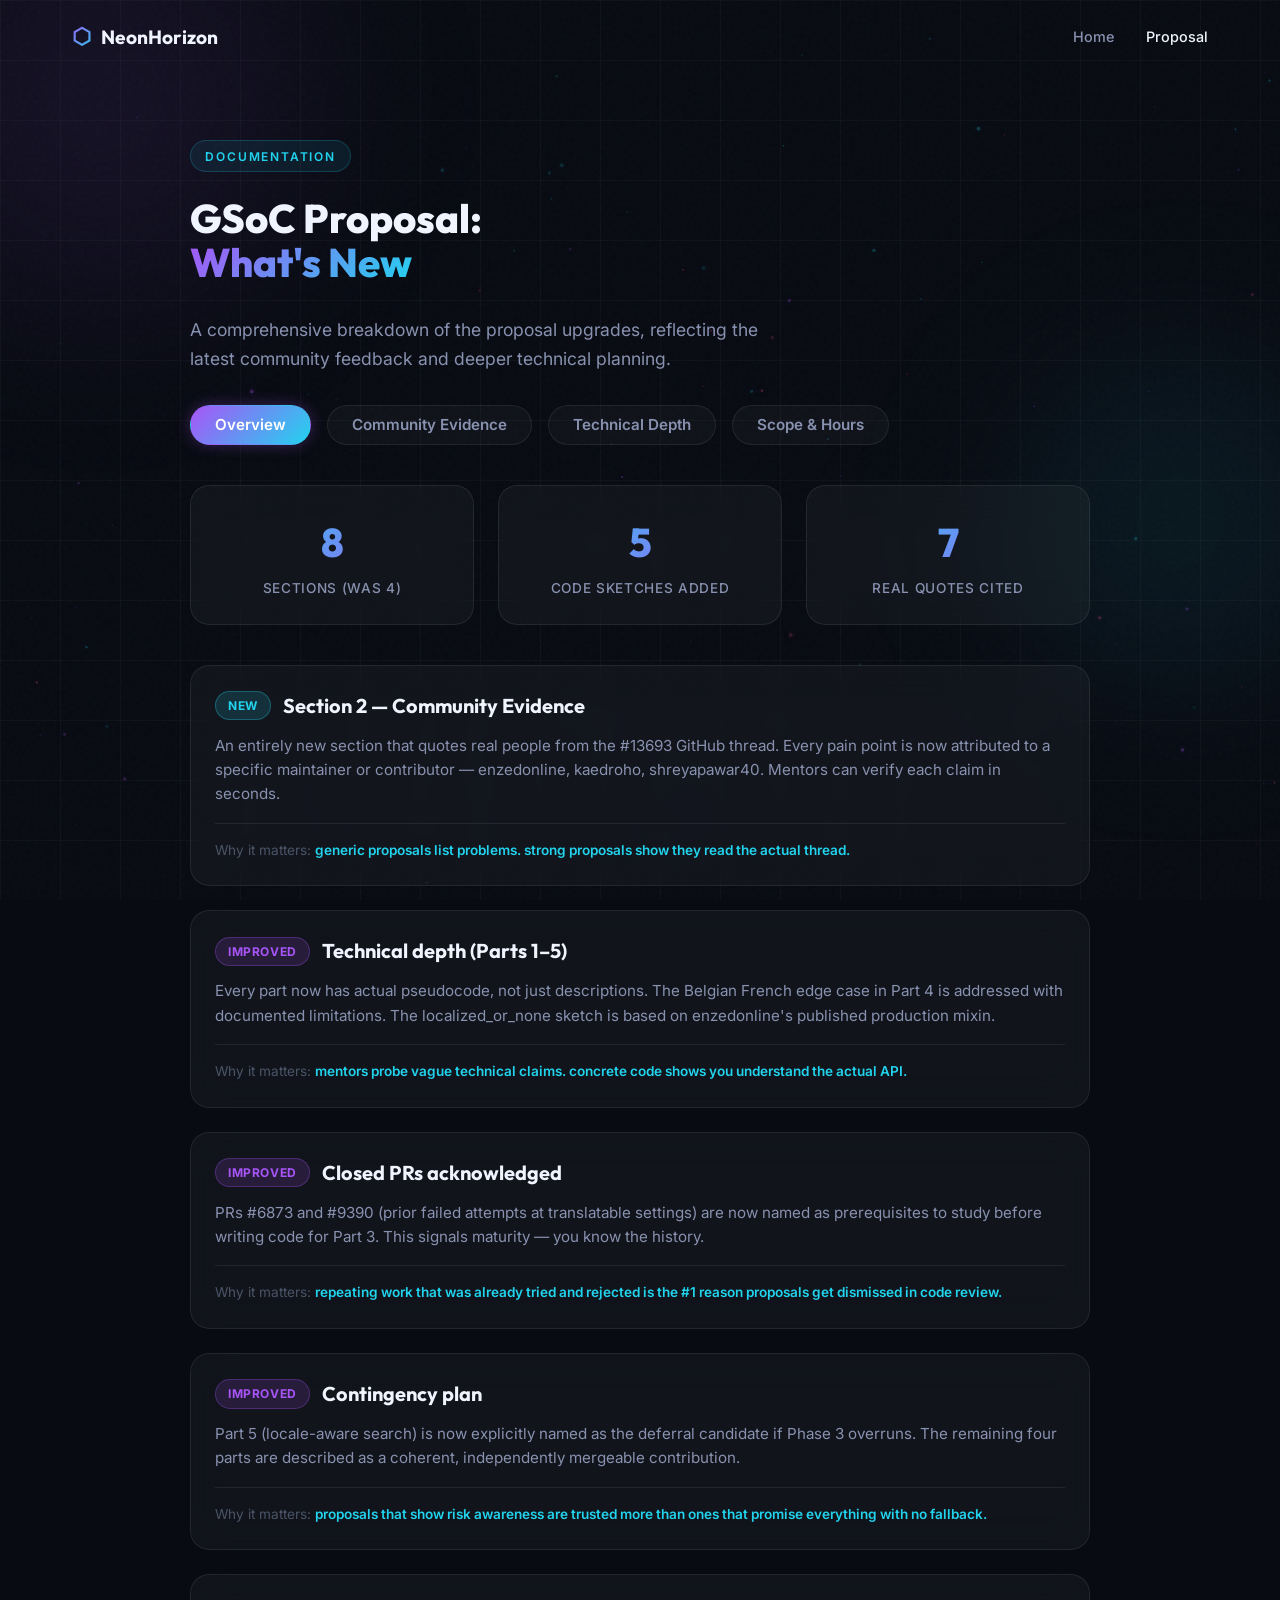
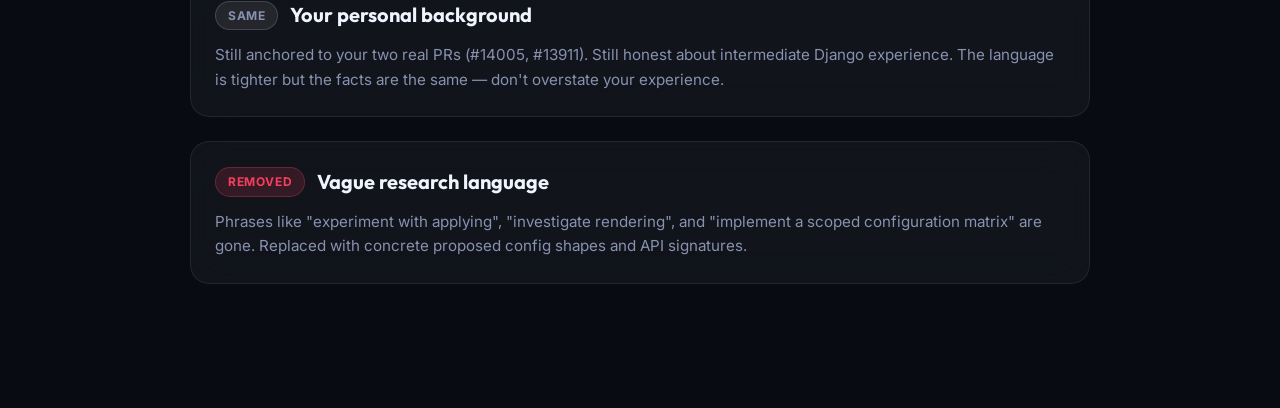
==== index.html @ c18e8c64 "Rename gsoc_proposal_whats_new.html to index.html" ====
<!DOCTYPE html>
<html lang="en">
<head>
  <meta charset="UTF-8" />
  <meta name="viewport" content="width=device-width, initial-scale=1.0" />
  <title>GSoC Proposal: What's New</title>
  <link rel="preconnect" href="https://fonts.googleapis.com" />
  <link rel="preconnect" href="https://fonts.gstatic.com" crossorigin />
  <link href="https://fonts.googleapis.com/css2?family=Outfit:wght@300;400;600;700;900&family=Inter:wght@300;400;500&display=swap" rel="stylesheet" />
  <link rel="stylesheet" href="style.css" />
  <style>
    /* PAGE SPECIFIC STYLES OVERRIDING/EXTENDING STYLE.CSS */
    .proposal-wrap {
      max-width: 900px;
      margin: 0 auto;
      padding-top: 140px;
      padding-bottom: 100px;
      position: relative;
      z-index: 2;
    }
    
    .page-title {
      font-family: var(--font-head);
      font-size: 2.5rem;
      font-weight: 800;
      margin-bottom: 2rem;
      line-height: 1.1;
    }

    .tabs {
      display: flex; gap: 1rem; margin-bottom: 2.5rem; flex-wrap: wrap;
    }
    .tab-btn {
      padding: 0.6rem 1.5rem; border-radius: 100px;
      font-size: 0.95rem; font-weight: 600; font-family: var(--font-body);
      border: 1px solid var(--border);
      background: rgba(255,255,255,0.03); color: var(--text-secondary);
      cursor: none; /* Let custom cursor handle it */
      transition: all 0.3s ease;
    }
    .tab-btn:hover {
      border-color: var(--border-hover);
      color: var(--text-primary);
    }
    .tab-btn.active {
      background: linear-gradient(135deg, var(--accent-purple), var(--accent-cyan));
      border-color: transparent;
      color: #fff;
      box-shadow: 0 0 15px rgba(168,85,247,0.3);
    }

    .panel { display: none; animation: fadeIn 0.4s ease-out; }
    .panel.active { display: block; }
    @keyframes fadeIn {
      from { opacity: 0; transform: translateY(10px); }
      to { opacity: 1; transform: translateY(0); }
    }

    .proposal-card {
      margin-bottom: 1.5rem;
      padding: 1.5rem;
    }
    .card-header {
      display: flex; align-items: center; gap: 12px; margin-bottom: 12px; flex-wrap: wrap;
    }
    .badge {
      font-size: 0.75rem; font-weight: 700; padding: 4px 12px; border-radius: 100px;
      text-transform: uppercase; letter-spacing: 0.05em;
    }
    .badge-new { background: rgba(34,211,238,0.15); color: var(--accent-cyan); border: 1px solid rgba(34,211,238,0.3); }
    .badge-improved { background: rgba(168,85,247,0.15); color: var(--accent-purple); border: 1px solid rgba(168,85,247,0.3); }
    .badge-removed { background: rgba(244,63,94,0.15); color: #f43f5e; border: 1px solid rgba(244,63,94,0.3); }
    .badge-same { background: rgba(255,255,255,0.08); color: var(--text-secondary); border: 1px solid rgba(255,255,255,0.15); }
    
    .card-title {
      font-family: var(--font-head);
      font-size: 1.25rem; font-weight: 700; color: var(--text-primary);
    }
    .card-desc {
      font-size: 0.95rem; color: var(--text-secondary); line-height: 1.6;
    }
    .card-why {
      font-size: 0.85rem; color: var(--text-muted); margin-top: 1rem; padding-top: 1rem; 
      border-top: 1px solid var(--border);
    }
    .card-why span { color: var(--accent-cyan); font-weight: 600; }

    .quote-card {
      border-left: 3px solid var(--accent-purple);
      padding: 1rem 1.25rem; margin: 1rem 0;
      border-radius: 0 var(--radius-sm) var(--radius-sm) 0;
      background: rgba(168,85,247,0.05);
    }
    .quote-text { font-size: 0.95rem; font-style: italic; color: var(--text-primary); }
    .quote-attr { font-size: 0.8rem; color: var(--text-muted); margin-top: 6px; }

    .code-block {
      font-family: monospace; font-size: 0.85rem;
      background: rgba(0,0,0,0.4); border: 1px solid var(--border);
      border-radius: var(--radius-sm); padding: 1rem; margin: 1rem 0;
      color: #e2e8f0; line-height: 1.6; overflow-x: auto;
    }

    .metric-row {
      display: grid; grid-template-columns: repeat(auto-fit, minmax(200px, 1fr)); gap: 1.5rem; margin-bottom: 2.5rem;
    }
    .metric {
      text-align: center; padding: 1.5rem;
    }
    .metric-num {
      font-family: var(--font-head); font-size: 2.5rem; font-weight: 800;
      background: linear-gradient(135deg, var(--accent-cyan), var(--accent-purple));
      -webkit-background-clip: text; -webkit-text-fill-color: transparent;
    }
    .metric-label { font-size: 0.85rem; color: var(--text-secondary); margin-top: 4px; font-weight: 500; text-transform: uppercase; letter-spacing: 0.05em; }

    .part-row {
      display: flex; gap: 1rem; align-items: flex-start; padding: 1.5rem 0; border-bottom: 1px solid var(--border);
    }
    .part-row:last-child { border-bottom: none; }
    .part-num {
      width: 36px; height: 36px; border-radius: 50%;
      background: rgba(34,211,238,0.15); color: var(--accent-cyan); border: 1px solid rgba(34,211,238,0.3);
      font-size: 1rem; font-weight: 700;
      display: flex; align-items: center; justify-content: center; flex-shrink: 0;
    }
    .part-body { flex: 1; }
    .part-title { font-family: var(--font-head); font-size: 1.1rem; font-weight: 700; color: var(--text-primary); margin-bottom: 6px; }
    .part-sub { font-size: 0.95rem; color: var(--text-secondary); line-height: 1.6; }
    .part-evidence { font-size: 0.85rem; color: var(--text-muted); margin-top: 8px; }
    .part-hours { font-size: 0.95rem; color: var(--accent-cyan); font-weight: 700; padding-top: 4px; }
  </style>
</head>
<body>

  <!-- BACKGROUND EFFECTS -->
  <div class="bg-grid"></div>
  <div class="bg-orb orb-1"></div>
  <div class="bg-orb orb-2"></div>
  <canvas id="particles-canvas"></canvas>
  <div class="noise"></div>

  <!-- NAVBAR -->
  <header id="navbar">
    <nav class="nav-container">
      <a href="index.html" class="logo">
        <span class="logo-icon">⬡</span>
        <span class="logo-text">NeonHorizon</span>
      </a>
      <ul class="nav-links">
        <li><a href="index.html" class="nav-link">Home</a></li>
        <li><a href="#" class="nav-link" style="color: var(--text-primary);">Proposal</a></li>
      </ul>
    </nav>
  </header>

  <!-- PROPOSAL WRAPPER -->
  <div class="proposal-wrap reveal">
    
    <div class="section-label">Documentation</div>
    <h1 class="page-title">GSoC Proposal: <br /><span class="gradient-text">What's New</span></h1>
    <p class="section-subtitle" style="margin-bottom: 2rem;">A comprehensive breakdown of the proposal upgrades, reflecting the latest community feedback and deeper technical planning.</p>

    <!-- TABS -->
    <div class="tabs reveal reveal-delay-1">
      <button class="tab-btn active magnetic-btn" onclick="showTab('overview', this)">Overview</button>
      <button class="tab-btn magnetic-btn" onclick="showTab('evidence', this)">Community Evidence</button>
      <button class="tab-btn magnetic-btn" onclick="showTab('technical', this)">Technical Depth</button>
      <button class="tab-btn magnetic-btn" onclick="showTab('scope', this)">Scope & Hours</button>
    </div>

    <!-- PANEL: OVERVIEW -->
    <div id="panel-overview" class="panel active">
      <div class="metric-row reveal reveal-delay-2">
        <div class="metric glass-card"><div class="metric-num">8</div><div class="metric-label">Sections (was 4)</div></div>
        <div class="metric glass-card"><div class="metric-num">5</div><div class="metric-label">Code Sketches Added</div></div>
        <div class="metric glass-card"><div class="metric-num">7</div><div class="metric-label">Real Quotes Cited</div></div>
      </div>

      <div class="glass-card proposal-card tilt-card reveal">
        <div class="card-header"><span class="badge badge-new">NEW</span><span class="card-title">Section 2 — Community Evidence</span></div>
        <div class="card-desc">An entirely new section that quotes real people from the #13693 GitHub thread. Every pain point is now attributed to a specific maintainer or contributor — enzedonline, kaedroho, shreyapawar40. Mentors can verify each claim in seconds.</div>
        <div class="card-why">Why it matters: <span>generic proposals list problems. strong proposals show they read the actual thread.</span></div>
      </div>

      <div class="glass-card proposal-card tilt-card reveal reveal-delay-1">
        <div class="card-header"><span class="badge badge-improved">IMPROVED</span><span class="card-title">Technical depth (Parts 1–5)</span></div>
        <div class="card-desc">Every part now has actual pseudocode, not just descriptions. The Belgian French edge case in Part 4 is addressed with documented limitations. The localized_or_none sketch is based on enzedonline's published production mixin.</div>
        <div class="card-why">Why it matters: <span>mentors probe vague technical claims. concrete code shows you understand the actual API.</span></div>
      </div>

      <div class="glass-card proposal-card tilt-card reveal reveal-delay-2">
        <div class="card-header"><span class="badge badge-improved">IMPROVED</span><span class="card-title">Closed PRs acknowledged</span></div>
        <div class="card-desc">PRs #6873 and #9390 (prior failed attempts at translatable settings) are now named as prerequisites to study before writing code for Part 3. This signals maturity — you know the history.</div>
        <div class="card-why">Why it matters: <span>repeating work that was already tried and rejected is the #1 reason proposals get dismissed in code review.</span></div>
      </div>

      <div class="glass-card proposal-card tilt-card reveal">
        <div class="card-header"><span class="badge badge-improved">IMPROVED</span><span class="card-title">Contingency plan</span></div>
        <div class="card-desc">Part 5 (locale-aware search) is now explicitly named as the deferral candidate if Phase 3 overruns. The remaining four parts are described as a coherent, independently mergeable contribution.</div>
        <div class="card-why">Why it matters: <span>proposals that show risk awareness are trusted more than ones that promise everything with no fallback.</span></div>
      </div>

      <div class="glass-card proposal-card tilt-card reveal reveal-delay-1">
        <div class="card-header"><span class="badge badge-same">SAME</span><span class="card-title">Your personal background</span></div>
        <div class="card-desc">Still anchored to your two real PRs (#14005, #13911). Still honest about intermediate Django experience. The language is tighter but the facts are the same — don't overstate your experience.</div>
      </div>

      <div class="glass-card proposal-card tilt-card reveal reveal-delay-2">
        <div class="card-header"><span class="badge badge-removed">REMOVED</span><span class="card-title">Vague research language</span></div>
        <div class="card-desc">Phrases like "experiment with applying", "investigate rendering", and "implement a scoped configuration matrix" are gone. Replaced with concrete proposed config shapes and API signatures.</div>
      </div>
    </div>

    <!-- PANEL: EVIDENCE -->
    <div id="panel-evidence" class="panel">
      <p class="card-desc" style="margin-bottom:2rem;">The biggest upgrade. The old proposal invented pain points from documentation. The new one quotes the people who actually said them in the thread. Here's what was added:</p>

      <div class="glass-card proposal-card tilt-card">
        <div class="card-title" style="margin-bottom:8px;">Search backends silently overwrite each other</div>
        <div class="quote-card">
          <div class="quote-text">WAGTAILSEARCH_BACKENDS configs overwrite each other for default search instead of matching the active locale. It's impossible to have locale-specific NLP in the search.</div>
          <div class="quote-attr">— enzedonline, wagtail/wagtail #13693</div>
        </div>
        <div class="card-desc">Confirmed by issue #1177. Now cited directly rather than described in the abstract.</div>
      </div>

      <div class="glass-card proposal-card tilt-card">
        <div class="card-title" style="margin-bottom:8px;">localized silently returns the wrong locale</div>
        <div class="quote-card">
          <div class="quote-text">localized and localized_draft methods return the source object if no translation is found in the active locale. You often want this to return None or throw an error.</div>
          <div class="quote-attr">— enzedonline, wagtail/wagtail #13693</div>
        </div>
        <div class="card-desc">The same contributor published working localized_or_none code. The proposal now acknowledges this and says the API belongs in core — not reinvented from scratch.</div>
      </div>

      <div class="glass-card proposal-card tilt-card">
        <div class="card-title" style="margin-bottom:8px;">RFC 54 design intent (the Belgian French case)</div>
        <div class="quote-card">
          <div class="quote-text">Some sites create new translations from other translations. For example, you might translate English to French, then localise for Belgium rather than translate from English again. This would mean the French version is both a translation and a source.</div>
          <div class="quote-attr">— kaedroho (wagtail-localize maintainer), wagtail/wagtail #13693</div>
        </div>
        <div class="card-desc">The old proposal hand-waved past this. The new one quotes it directly and explains why Part 4 uses a heuristic approach documented with explicit limitations.</div>
      </div>

      <div class="glass-card proposal-card tilt-card">
        <div class="card-title" style="margin-bottom:8px;">Draft sync doesn't work — out of scope, explained why</div>
        <div class="quote-card">
          <div class="quote-text">The top customer complaint is that the sync does not work. This usually happens when the customer wants to prepare a change in draft in both the source and the translations.</div>
          <div class="quote-attr">— th3hamm0r, wagtail/wagtail #13693</div>
        </div>
        <div class="card-desc">This problem is real and serious — but it belongs in wagtail-localize, not core. The proposal now explicitly names the issue and explains the scope decision, rather than silently ignoring it.</div>
      </div>
    </div>

    <!-- PANEL: TECHNICAL -->
    <div id="panel-technical" class="panel">
      <p class="card-desc" style="margin-bottom:2rem;">The old proposal described what to build. The new one sketches how. Here are the key technical upgrades:</p>

      <div class="glass-card proposal-card tilt-card">
        <div class="card-title" style="margin-bottom:6px;">Part 1 — Sitemaps: x-default is now included</div>
        <div class="card-desc" style="margin-bottom:8px;">The old version only added hreflang alternates. The new code sketch also appends an x-default entry pointing to the default-locale variant — which Google explicitly requires.</div>
        <div class="code-block">alternates.append({
  'lang_code': 'x-default',
  'location': (default_url or self).full_url,
})</div>
      </div>

      <div class="glass-card proposal-card tilt-card">
        <div class="card-title" style="margin-bottom:6px;">Part 2 — localized_or_none: DraftStateMixin check added</div>
        <div class="card-desc" style="margin-bottom:8px;">The old version had a vague sketch. The new one handles the pages-vs-snippets distinction: for page models that use DraftStateMixin, the method checks .live before returning the result — matching how enzedonline's production code works.</div>
        <div class="code-block">if result and isinstance(self, DraftStateMixin) and not result.live:
    return None</div>
      </div>

      <div class="glass-card proposal-card tilt-card">
        <div class="card-title" style="margin-bottom:6px;">Part 4 — Source identity: honest about the limitation</div>
        <div class="card-desc" style="margin-bottom:8px;">The old version claimed these would be "read-only properties derived by walking the translation tree." The new one is explicit that is_source_translation is a heuristic based on the default locale — and documents exactly when it fails.</div>
        <div class="code-block">"""
Heuristic: True if this object's locale matches the site default.
This is NOT a guarantee. RFC 54 intentionally does not track
source/translation relationships in core. For accurate tracking,
use wagtail-localize's TranslationSource model.
"""</div>
      </div>

      <div class="glass-card proposal-card tilt-card">
        <div class="card-title" style="margin-bottom:6px;">Part 5 — Search: concrete config shape defined</div>
        <div class="card-desc" style="margin-bottom:8px;">The old version said "implement a scoped configuration matrix." The new one shows exactly what the config would look like, matching enzedonline's own suggestion in the thread.</div>
        <div class="code-block">WAGTAILSEARCH_BACKENDS = {
  'default': {
    'BACKEND': '...',
    'SEARCH_CONFIG': 'english',  # fallback
    'LOCALES': {
      'fr': {'SEARCH_CONFIG': 'french'},
      'de': {'SEARCH_CONFIG': 'german'},
    }
  }
}</div>
      </div>
    </div>

    <!-- PANEL: SCOPE -->
    <div id="panel-scope" class="panel">
      <p class="card-desc" style="margin-bottom:2rem;">How the 350 hours are now distributed and why each part is ordered the way it is:</p>

      <div class="glass-card proposal-card tilt-card" style="padding: 1rem 1.5rem;">
        <div class="part-row">
          <div class="part-num">B</div>
          <div class="part-body">
            <div class="part-title">Community bonding — May</div>
            <div class="part-sub">Read closed PRs #6873, #9390. Post API design sketches to mentor thread. Agree on final scope before writing a line of code.</div>
            <div class="part-evidence">This is new. The old version just said "engage with mentors."</div>
          </div>
          <div class="part-hours">~30h</div>
        </div>
        <div class="part-row">
          <div class="part-num">1</div>
          <div class="part-body">
            <div class="part-title">Sitemaps + localized_or_none — Weeks 1–3</div>
            <div class="part-sub">Highest confidence, lowest risk. Ships first to establish a track record with mentors before the harder parts begin.</div>
            <div class="part-evidence">Issues #1196, #12420 + enzedonline's production code as reference.</div>
          </div>
          <div class="part-hours">~90h</div>
        </div>
        <div class="part-row">
          <div class="part-num">2</div>
          <div class="part-body">
            <div class="part-title">Translatable settings — Weeks 4–6</div>
            <div class="part-sub">Medium risk. Gated behind a prerequisite: reviewing why #6873 and #9390 were closed before writing new code.</div>
            <div class="part-evidence">Prior PRs #6873, #9390 + shreyapawar40 confirmation in #13693.</div>
          </div>
          <div class="part-hours">~90h</div>
        </div>
        <div class="part-row">
          <div class="part-num">3</div>
          <div class="part-body">
            <div class="part-title">Source identity + search — Weeks 7–9</div>
            <div class="part-sub">Highest complexity. Placed last so overrun doesn't cascade onto earlier deliverables.</div>
            <div class="part-evidence">enzedonline's ExtendedTranslatableMixin + issue #1177.</div>
          </div>
          <div class="part-hours">~90h</div>
        </div>
        <div class="part-row">
          <div class="part-num">4</div>
          <div class="part-body">
            <div class="part-title">QA, docs & buffer — Weeks 10–12</div>
            <div class="part-sub">bakerydemo end-to-end test with 3 locales. Locale-aware search tutorial. One week is explicit overrun buffer — if Phase 3 runs long, Part 5 (search) gets deferred cleanly.</div>
          </div>
          <div class="part-hours">~50h</div>
        </div>
      </div>
    </div>
  </div>

  <script src="main.js"></script>
  <script>
    function showTab(id, btnElement) {
      document.querySelectorAll('.panel').forEach(p => p.classList.remove('active'));
      document.querySelectorAll('.tab-btn').forEach(t => t.classList.remove('active'));
      document.getElementById('panel-' + id).classList.add('active');
      btnElement.classList.add('active');
    }
  </script>
</body>
</html>
---- style.css ----
/* =====================================================
   NEON HORIZON — GLOBAL STYLES
   ===================================================== */

/* --- CSS VARIABLES --- */
:root {
  --bg: #080b12;
  --bg-2: #0d1121;
  --surface: rgba(255, 255, 255, 0.04);
  --surface-hover: rgba(255, 255, 255, 0.08);
  --border: rgba(255, 255, 255, 0.08);
  --border-hover: rgba(168, 85, 247, 0.4);

  --accent-purple: #a855f7;
  --accent-cyan: #22d3ee;
  --accent-pink: #ec4899;

  --text-primary: #f0f4ff;
  --text-secondary: #8892b0;
  --text-muted: #4a5568;

  --font-head: 'Outfit', sans-serif;
  --font-body: 'Inter', sans-serif;

  --radius: 1.2rem;
  --radius-sm: 0.6rem;
  --shadow-glow: 0 0 40px rgba(168, 85, 247, 0.15), 0 0 80px rgba(34, 211, 238, 0.05);
}

/* --- RESET & BASE --- */
*, *::before, *::after { box-sizing: border-box; margin: 0; padding: 0; }

html { scroll-behavior: smooth; }

body {
  background-color: var(--bg);
  color: var(--text-primary);
  font-family: var(--font-body);
  font-size: 1rem;
  line-height: 1.6;
  overflow-x: hidden;
  cursor: none;
}

/* --- CUSTOM CURSOR --- */
.cursor {
  width: 10px;
  height: 10px;
  background: var(--accent-cyan);
  border-radius: 50%;
  position: fixed;
  top: 0; left: 0;
  pointer-events: none;
  z-index: 9999;
  mix-blend-mode: screen;
  transition: transform 0.1s ease, opacity 0.2s;
}
.cursor-follower {
  width: 36px;
  height: 36px;
  border: 1.5px solid rgba(168, 85, 247, 0.5);
  border-radius: 50%;
  position: fixed;
  top: 0; left: 0;
  pointer-events: none;
  z-index: 9998;
  transition: transform 0.15s ease, width 0.2s, height 0.2s, opacity 0.2s;
}
.cursor.is-hovering { transform: scale(2); background: var(--accent-purple); }
.cursor-follower.is-hovering { transform: scale(1.8); border-color: var(--accent-purple); }

/* --- BACKGROUND EFFECTS --- */
.bg-grid {
  position: fixed;
  inset: 0;
  background-image:
    linear-gradient(rgba(255,255,255,0.03) 1px, transparent 1px),
    linear-gradient(90deg, rgba(255,255,255,0.03) 1px, transparent 1px);
  background-size: 60px 60px;
  pointer-events: none;
  z-index: 0;
}

.bg-orb {
  position: fixed;
  border-radius: 50%;
  filter: blur(80px);
  pointer-events: none;
  z-index: 0;
  animation: orb-float 20s ease-in-out infinite alternate;
}
.orb-1 {
  width: 600px; height: 600px;
  background: radial-gradient(circle, rgba(168,85,247,0.12) 0%, transparent 70%);
  top: -200px; left: -200px;
  animation-delay: 0s;
}
.orb-2 {
  width: 500px; height: 500px;
  background: radial-gradient(circle, rgba(34,211,238,0.10) 0%, transparent 70%);
  top: 30%; right: -150px;
  animation-delay: -7s;
}
.orb-3 {
  width: 400px; height: 400px;
  background: radial-gradient(circle, rgba(236,72,153,0.08) 0%, transparent 70%);
  bottom: -100px; left: 40%;
  animation-delay: -14s;
}

@keyframes orb-float {
  0% { transform: translate(0, 0) scale(1); }
  100% { transform: translate(30px, 30px) scale(1.05); }
}

#particles-canvas {
  position: fixed;
  inset: 0;
  z-index: 0;
  pointer-events: none;
  opacity: 0.5;
}

.noise {
  position: fixed;
  inset: 0;
  opacity: 0.025;
  background-image: url("data:image/svg+xml,%3Csvg viewBox='0 0 256 256' xmlns='http://www.w3.org/2000/svg'%3E%3Cfilter id='noise'%3E%3CfeTurbulence type='fractalNoise' baseFrequency='0.9' numOctaves='4' stitchTiles='stitch'/%3E%3C/filter%3E%3Crect width='100%25' height='100%25' filter='url(%23noise)'/%3E%3C/svg%3E");
  pointer-events: none;
  z-index: 1;
}

/* --- LAYOUT --- */
section { position: relative; z-index: 2; }
.section-container { max-width: 1200px; margin: 0 auto; padding: 100px 2rem; }
.section-label {
  display: inline-flex; align-items: center; gap: 0.5rem;
  font-size: 0.75rem; font-weight: 600; letter-spacing: 0.15em; text-transform: uppercase;
  color: var(--accent-cyan);
  background: rgba(34, 211, 238, 0.08);
  border: 1px solid rgba(34, 211, 238, 0.2);
  padding: 0.35rem 0.9rem;
  border-radius: 100px;
  margin-bottom: 1.5rem;
}
.section-title {
  font-family: var(--font-head);
  font-size: clamp(2rem, 5vw, 3.2rem);
  font-weight: 700;
  line-height: 1.15;
  margin-bottom: 1rem;
}
.section-subtitle {
  font-size: 1.1rem;
  color: var(--text-secondary);
  max-width: 600px;
  margin-bottom: 4rem;
}

/* --- GLASS CARD --- */
.glass-card {
  background: var(--surface);
  backdrop-filter: blur(20px);
  -webkit-backdrop-filter: blur(20px);
  border: 1px solid var(--border);
  border-radius: var(--radius);
  transition: border-color 0.3s, transform 0.3s, box-shadow 0.3s;
}
.glass-card:hover {
  border-color: var(--border-hover);
  box-shadow: var(--shadow-glow);
}

/* --- GRADIENT TEXT --- */
.gradient-text {
  background: linear-gradient(135deg, var(--accent-purple), var(--accent-cyan));
  -webkit-background-clip: text;
  -webkit-text-fill-color: transparent;
  background-clip: text;
}

/* --- BUTTONS --- */
.btn-glow, .btn-ghost {
  display: inline-flex; align-items: center; gap: 0.5rem;
  padding: 0.85rem 2rem;
  border-radius: 100px;
  font-family: var(--font-body);
  font-size: 0.95rem;
  font-weight: 600;
  cursor: none;
  transition: all 0.25s ease;
  position: relative;
  overflow: hidden;
  border: none;
}
.btn-glow::before {
  content: '';
  position: absolute;
  inset: 0;
  background: linear-gradient(135deg, var(--accent-purple), var(--accent-cyan));
  z-index: -1;
  border-radius: inherit;
  transition: opacity 0.3s;
}
.btn-primary {
  color: #fff;
  background: linear-gradient(135deg, var(--accent-purple), var(--accent-cyan));
  box-shadow: 0 0 20px rgba(168,85,247,0.3), 0 0 40px rgba(168,85,247,0.1);
}
.btn-primary:hover {
  box-shadow: 0 0 30px rgba(168,85,247,0.6), 0 0 60px rgba(34,211,238,0.2);
  transform: translateY(-2px);
}
.btn-ghost {
  color: var(--text-primary);
  background: transparent;
  border: 1px solid var(--border);
}
.btn-ghost:hover {
  border-color: var(--accent-purple);
  background: rgba(168, 85, 247, 0.08);
  transform: translateY(-2px);
}

/* =====================================================
   NAVBAR
   ===================================================== */
#navbar {
  position: fixed; top: 0; left: 0; right: 0;
  z-index: 100;
  padding: 0;
  transition: background 0.3s, backdrop-filter 0.3s, border-bottom 0.3s;
}
#navbar.scrolled {
  background: rgba(8, 11, 18, 0.7);
  backdrop-filter: blur(20px);
  -webkit-backdrop-filter: blur(20px);
  border-bottom: 1px solid var(--border);
}
.nav-container {
  max-width: 1200px; margin: 0 auto;
  display: flex; align-items: center; gap: 2rem;
  padding: 1.2rem 2rem;
}
.logo {
  display: flex; align-items: center; gap: 0.6rem;
  text-decoration: none; color: var(--text-primary);
  font-family: var(--font-head); font-size: 1.2rem; font-weight: 700;
  margin-right: auto;
}
.logo-icon {
  font-size: 1.4rem;
  background: linear-gradient(135deg, var(--accent-purple), var(--accent-cyan));
  -webkit-background-clip: text; -webkit-text-fill-color: transparent; background-clip: text;
}
.nav-links {
  display: flex; align-items: center; gap: 2rem;
  list-style: none;
}
.nav-link {
  text-decoration: none;
  color: var(--text-secondary);
  font-size: 0.9rem;
  font-weight: 500;
  transition: color 0.2s;
  position: relative;
}
.nav-link::after {
  content: '';
  position: absolute; bottom: -4px; left: 0; right: 0; height: 1px;
  background: linear-gradient(90deg, var(--accent-purple), var(--accent-cyan));
  transform: scaleX(0);
  transition: transform 0.3s;
}
.nav-link:hover { color: var(--text-primary); }
.nav-link:hover::after { transform: scaleX(1); }

.hamburger { display: none; flex-direction: column; gap: 5px; background: none; border: none; cursor: none; padding: 4px; }
.hamburger span { display: block; width: 24px; height: 2px; background: var(--text-primary); border-radius: 2px; transition: all 0.3s; }

.mobile-menu {
  display: none;
  flex-direction: column;
  gap: 1rem;
  padding: 1.5rem 2rem;
  background: rgba(8, 11, 18, 0.95);
  border-top: 1px solid var(--border);
}
.mobile-menu.open { display: flex; }
.mobile-menu a { color: var(--text-secondary); text-decoration: none; font-size: 1rem; transition: color 0.2s; }
.mobile-menu a:hover { color: var(--text-primary); }

/* =====================================================
   HERO
   ===================================================== */
.hero {
  min-height: 100vh;
  display: grid;
  grid-template-columns: 1fr 1fr;
  align-items: center;
  gap: 4rem;
  max-width: 1200px;
  margin: 0 auto;
  padding: 8rem 2rem 4rem;
}
.hero-badge {
  display: inline-flex; align-items: center; gap: 0.5rem;
  font-size: 0.75rem; font-weight: 500; letter-spacing: 0.05em;
  color: var(--accent-cyan);
  background: rgba(34, 211, 238, 0.08);
  border: 1px solid rgba(34, 211, 238, 0.2);
  padding: 0.4rem 1rem;
  border-radius: 100px;
  margin-bottom: 1.5rem;
}
.badge-dot {
  width: 6px; height: 6px;
  background: var(--accent-cyan);
  border-radius: 50%;
  animation: pulse-dot 2s ease-in-out infinite;
}
@keyframes pulse-dot {
  0%, 100% { box-shadow: 0 0 0 0 rgba(34,211,238,0.4); }
  50% { box-shadow: 0 0 0 6px rgba(34,211,238,0); }
}
.hero-title {
  font-family: var(--font-head);
  font-size: clamp(2.5rem, 6vw, 4.5rem);
  font-weight: 900;
  line-height: 1.1;
  margin-bottom: 1.5rem;
  letter-spacing: -0.02em;
}
.cursor-blink {
  color: var(--accent-cyan);
  animation: blink 1.2s steps(1) infinite;
}
@keyframes blink { 0%, 100% { opacity: 1; } 50% { opacity: 0; } }

.hero-subtitle {
  font-size: 1.15rem;
  color: var(--text-secondary);
  max-width: 480px;
  margin-bottom: 2.5rem;
  line-height: 1.7;
}
.hero-cta {
  display: flex; flex-wrap: wrap; gap: 1rem;
  margin-bottom: 3rem;
}
.hero-stats {
  display: flex; align-items: center; gap: 2rem;
}
.stat-item {
  display: flex; flex-direction: column;
}
.stat-number {
  font-family: var(--font-head);
  font-size: 1.6rem;
  font-weight: 800;
  color: var(--text-primary);
}
.stat-suffix { color: var(--accent-cyan); font-weight: 800; font-size: 1.2rem; }
.stat-label { font-size: 0.75rem; color: var(--text-secondary); margin-top: 2px; }
.stat-divider { width: 1px; height: 40px; background: var(--border); }

/* Hero Visual */
.hero-visual {
  position: relative;
  height: 500px;
  display: flex; align-items: center; justify-content: center;
}
.floating-card {
  position: absolute;
  padding: 1.2rem;
}
.card-a { top: 5%; left: 5%; width: 200px; animation: float-a 6s ease-in-out infinite; }
.card-b { bottom: 10%; left: 0; width: 180px; animation: float-b 7s ease-in-out infinite 1s; }
.card-c { top: 10%; right: 0; width: 190px; animation: float-a 8s ease-in-out infinite 2s; }

@keyframes float-a {
  0%, 100% { transform: translateY(0px) rotate(-1deg); }
  50% { transform: translateY(-18px) rotate(1deg); }
}
@keyframes float-b {
  0%, 100% { transform: translateY(0px) rotate(1deg); }
  50% { transform: translateY(14px) rotate(-1deg); }
}

.card-mini-header {
  display: flex; gap: 5px; margin-bottom: 0.8rem;
}
.dot { width: 8px; height: 8px; border-radius: 50%; }
.dot.red { background: #ff5f57; }
.dot.yellow { background: #ffbd2e; }
.dot.green { background: #28c840; }
.code-lines { display: flex; flex-direction: column; gap: 6px; }
.code-line {
  height: 6px; border-radius: 3px;
  background: rgba(255,255,255,0.1);
}
.code-line.accent { background: linear-gradient(90deg, var(--accent-purple), var(--accent-cyan)); opacity: 0.6; }

.mini-chart {
  display: flex; align-items: flex-end; gap: 6px; height: 50px; margin-bottom: 0.6rem;
}
.chart-bar {
  flex: 1; height: var(--h);
  background: linear-gradient(to top, var(--accent-purple), var(--accent-cyan));
  border-radius: 3px 3px 0 0;
  animation: grow-bar 1.5s ease-out both;
  animation-delay: calc(var(--data-delay, 0) * 1ms);
}
@keyframes grow-bar {
  from { transform: scaleY(0); transform-origin: bottom; }
  to { transform: scaleY(1); transform-origin: bottom; }
}
.mini-label { font-size: 0.7rem; color: var(--accent-cyan); font-weight: 600; }

.avatar-stack {
  display: flex; gap: -8px; margin-bottom: 0.5rem;
}
.avatar {
  width: 32px; height: 32px;
  border-radius: 50%;
  display: flex; align-items: center; justify-content: center;
  font-size: 0.7rem; font-weight: 700;
  border: 2px solid var(--bg);
  margin-left: -6px;
}
.avatar:first-child { margin-left: 0; }
.av1 { background: linear-gradient(135deg, #f472b6, #8b5cf6); }
.av2 { background: linear-gradient(135deg, #22d3ee, #3b82f6); }
.av3 { background: linear-gradient(135deg, #a3e635, #22c55e); }
.av4 { background: linear-gradient(135deg, #fb923c, #f43f5e); }

/* Rings */
.hero-3d-ring {
  position: absolute;
  top: 50%; left: 50%;
  transform: translate(-50%, -50%);
  pointer-events: none;
}
.ring {
  position: absolute;
  top: 50%; left: 50%;
  border: 1px solid;
  border-radius: 50%;
  transform: translate(-50%, -50%) rotateX(70deg);
  animation: spin-ring 15s linear infinite;
}
.ring-1 {
  width: 260px; height: 260px;
  border-color: rgba(168,85,247,0.3);
  animation-direction: normal;
}
.ring-2 {
  width: 360px; height: 360px;
  border-color: rgba(34,211,238,0.2);
  animation-direction: reverse;
  animation-duration: 20s;
}
.ring-3 {
  width: 460px; height: 460px;
  border-color: rgba(236,72,153,0.15);
  animation-duration: 25s;
}
@keyframes spin-ring {
  from { transform: translate(-50%, -50%) rotateX(70deg) rotate(0deg); }
  to   { transform: translate(-50%, -50%) rotateX(70deg) rotate(360deg); }
}

/* Scroll Indicator */
.scroll-indicator {
  position: absolute;
  bottom: 2rem;
  left: 50%;
  transform: translateX(-50%);
  width: 24px; height: 38px;
  border: 2px solid rgba(255,255,255,0.2);
  border-radius: 12px;
  display: flex; justify-content: center; padding-top: 6px;
  grid-column: 1 / -1;
}
.scroll-dot {
  width: 4px; height: 8px;
  background: var(--accent-cyan);
  border-radius: 2px;
  animation: scroll-anim 2s ease-in-out infinite;
}
@keyframes scroll-anim {
  0% { transform: translateY(0); opacity: 1; }
  100% { transform: translateY(14px); opacity: 0; }
}

/* =====================================================
   FEATURES
   ===================================================== */
.features { position: relative; }
.features-grid {
  display: grid;
  grid-template-columns: repeat(3, 1fr);
  gap: 1.5rem;
}
.feature-card--wide { grid-column: span 2; }
.feature-card {
  padding: 2rem;
  position: relative;
  overflow: hidden;
  transition: transform 0.2s;
}
.feature-icon {
  font-size: 2.2rem;
  margin-bottom: 1.2rem;
  display: block;
  filter: drop-shadow(0 0 8px rgba(168,85,247,0.4));
}
.feature-card h3 {
  font-family: var(--font-head);
  font-size: 1.2rem;
  font-weight: 700;
  margin-bottom: 0.6rem;
}
.feature-card p {
  font-size: 0.9rem;
  color: var(--text-secondary);
  line-height: 1.65;
}
.feature-glow {
  position: absolute;
  width: 150px; height: 150px;
  border-radius: 50%;
  background: radial-gradient(circle, rgba(168,85,247,0.15) 0%, transparent 70%);
  bottom: -50px; right: -50px;
  transition: all 0.3s;
  pointer-events: none;
}
.feature-card:hover .feature-glow {
  background: radial-gradient(circle, rgba(168,85,247,0.3) 0%, transparent 70%);
}

/* =====================================================
   MARQUEE
   ===================================================== */
.marquee-section {
  overflow: hidden;
  padding: 2.5rem 0;
  border-top: 1px solid var(--border);
  border-bottom: 1px solid var(--border);
  position: relative; z-index: 2;
  background: linear-gradient(90deg, var(--bg) 0%, transparent 10%, transparent 90%, var(--bg) 100%);
}
.marquee-track { overflow: hidden; }
.marquee-content {
  display: flex; align-items: center; gap: 2.5rem;
  width: max-content;
  animation: marquee-scroll 30s linear infinite;
}
.marquee-item {
  font-family: var(--font-head);
  font-size: 1.3rem;
  font-weight: 700;
  color: var(--text-secondary);
  white-space: nowrap;
  transition: color 0.3s;
}
.marquee-item:hover { color: var(--accent-cyan); }
.marquee-dot {
  color: var(--accent-purple);
  font-size: 0.9rem;
  opacity: 0.6;
}
@keyframes marquee-scroll {
  from { transform: translateX(0); }
  to { transform: translateX(-50%); }
}

/* =====================================================
   STATS
   ===================================================== */
.stats-section { position: relative; }
.stats-grid {
  display: grid;
  grid-template-columns: repeat(4, 1fr);
  gap: 1.5rem;
}
.stat-card {
  padding: 2.5rem 2rem;
  text-align: center;
  position: relative;
  overflow: hidden;
}
.stat-card::before {
  content: '';
  position: absolute;
  inset: 0;
  background: linear-gradient(135deg, rgba(168,85,247,0.05) 0%, transparent 60%);
}
.big-stat-number {
  font-family: var(--font-head);
  font-size: 3rem;
  font-weight: 900;
  background: linear-gradient(135deg, var(--accent-purple), var(--accent-cyan));
  -webkit-background-clip: text; -webkit-text-fill-color: transparent; background-clip: text;
  display: inline-block;
}
.big-stat-suffix {
  font-family: var(--font-head);
  font-size: 2rem;
  font-weight: 900;
  color: var(--accent-cyan);
  display: inline-block;
}
.stat-card p {
  margin-top: 0.5rem;
  color: var(--text-secondary);
  font-size: 0.9rem;
}

/* =====================================================
   TESTIMONIALS
   ===================================================== */
.testimonials-section { position: relative; }
.testimonials-section .section-container { padding-top: 0; }
.testimonials-grid {
  display: grid;
  grid-template-columns: repeat(3, 1fr);
  gap: 1.5rem;
  margin-top: 3rem;
}
.testimonial-card { padding: 2rem; }
.stars { color: #f59e0b; font-size: 1rem; margin-bottom: 1rem; letter-spacing: 0.1em; }
.testimonial-text {
  font-size: 0.95rem;
  color: var(--text-secondary);
  line-height: 1.7;
  margin-bottom: 1.5rem;
  font-style: italic;
}
.testimonial-author {
  display: flex; align-items: center; gap: 0.75rem;
}
.author-avatar {
  width: 40px; height: 40px;
  border-radius: 50%;
  background: linear-gradient(135deg, var(--accent-purple), var(--accent-cyan));
  display: flex; align-items: center; justify-content: center;
  font-weight: 700; font-size: 1rem;
  flex-shrink: 0;
}
.author-name { font-weight: 600; font-size: 0.9rem; }
.author-role { font-size: 0.75rem; color: var(--text-muted); margin-top: 2px; }

/* =====================================================
   CTA
   ===================================================== */
.cta-section { position: relative; }
.cta-wrapper {
  padding: 4rem;
  text-align: center;
  position: relative;
  overflow: hidden;
}
.cta-glow {
  position: absolute;
  top: 50%; left: 50%;
  transform: translate(-50%, -50%);
  width: 600px; height: 300px;
  background: radial-gradient(ellipse, rgba(168,85,247,0.12) 0%, transparent 70%);
  pointer-events: none;
}
.cta-title {
  font-family: var(--font-head);
  font-size: clamp(1.8rem, 4vw, 2.8rem);
  font-weight: 800;
  margin-bottom: 1rem;
  margin-top: 0.5rem;
}
.cta-subtitle { color: var(--text-secondary); font-size: 1.05rem; margin-bottom: 2.5rem; }
.cta-form {
  display: flex; justify-content: center; gap: 0.75rem; flex-wrap: wrap;
  margin-bottom: 1rem;
}
.email-input {
  padding: 0.85rem 1.5rem;
  border-radius: 100px;
  background: rgba(255,255,255,0.05);
  border: 1px solid var(--border);
  color: var(--text-primary);
  font-family: var(--font-body);
  font-size: 0.95rem;
  width: 320px;
  transition: border-color 0.2s, box-shadow 0.2s;
  outline: none;
}
.email-input::placeholder { color: var(--text-muted); }
.email-input:focus {
  border-color: var(--accent-purple);
  box-shadow: 0 0 0 3px rgba(168,85,247,0.1);
}
.cta-note { font-size: 0.78rem; color: var(--text-muted); }

/* =====================================================
   FOOTER
   ===================================================== */
.footer {
  position: relative; z-index: 2;
  border-top: 1px solid var(--border);
  padding: 4rem 2rem 2rem;
  background: linear-gradient(to bottom, transparent, rgba(8,11,18,0.9));
}
.footer-container {
  max-width: 1200px; margin: 0 auto;
  display: grid; grid-template-columns: 1.5fr 2fr; gap: 4rem;
  margin-bottom: 3rem;
}
.footer-brand p {
  color: var(--text-muted); font-size: 0.85rem; margin-top: 0.8rem; max-width: 250px;
}
.footer-links {
  display: grid; grid-template-columns: repeat(3, 1fr); gap: 2rem;
}
.footer-col {
  display: flex; flex-direction: column; gap: 0.75rem;
}
.footer-col h4 {
  font-family: var(--font-head); font-size: 0.85rem; font-weight: 700;
  color: var(--text-primary); text-transform: uppercase; letter-spacing: 0.1em;
  margin-bottom: 0.25rem;
}
.footer-col a {
  text-decoration: none; color: var(--text-muted); font-size: 0.85rem;
  transition: color 0.2s;
}
.footer-col a:hover { color: var(--accent-cyan); }
.footer-bottom {
  max-width: 1200px; margin: 0 auto;
  display: flex; justify-content: space-between; align-items: center;
  padding-top: 2rem;
  border-top: 1px solid var(--border);
  font-size: 0.8rem; color: var(--text-muted);
}
.footer-bottom-links { display: flex; gap: 1.5rem; }
.footer-bottom-links a { color: var(--text-muted); text-decoration: none; transition: color 0.2s; }
.footer-bottom-links a:hover { color: var(--text-secondary); }

/* =====================================================
   SCROLL REVEAL ANIMATIONS
   ===================================================== */
.reveal {
  opacity: 0;
  transform: translateY(32px);
  transition: opacity 0.7s ease, transform 0.7s ease;
}
.reveal.visible {
  opacity: 1;
  transform: translateY(0);
}
.reveal-delay-1 { transition-delay: 0.1s; }
.reveal-delay-2 { transition-delay: 0.2s; }
.reveal-delay-3 { transition-delay: 0.3s; }
.reveal-delay-4 { transition-delay: 0.4s; }

/* =====================================================
   RESPONSIVE
   ===================================================== */
@media (max-width: 1024px) {
  .features-grid { grid-template-columns: repeat(2, 1fr); }
  .feature-card--wide { grid-column: span 1; }
  .stats-grid { grid-template-columns: repeat(2, 1fr); }
}

@media (max-width: 768px) {
  .hero {
    grid-template-columns: 1fr;
    text-align: center;
    padding-top: 6rem;
  }
  .hero-visual { display: none; }
  .hero-content { display: flex; flex-direction: column; align-items: center; }
  .hero-cta { justify-content: center; }
  .hero-stats { justify-content: center; }
  .nav-links, #cta-nav { display: none; }
  .hamburger { display: flex; }
  .features-grid { grid-template-columns: 1fr; }
  .testimonials-grid { grid-template-columns: 1fr; }
  .footer-container { grid-template-columns: 1fr; gap: 2rem; }
  .footer-links { grid-template-columns: repeat(3, 1fr); }
  .cta-wrapper { padding: 2.5rem 1.5rem; }
  .footer-bottom { flex-direction: column; gap: 1rem; text-align: center; }
}

@media (max-width: 480px) {
  .stats-grid { grid-template-columns: 1fr 1fr; }
  .footer-links { grid-template-columns: 1fr 1fr; }
  .email-input { width: 100%; }
  .cta-form { flex-direction: column; align-items: stretch; }
  .cta-form .btn-primary { text-align: center; justify-content: center; }
  body { cursor: auto; }
  .cursor, .cursor-follower { display: none; }
}
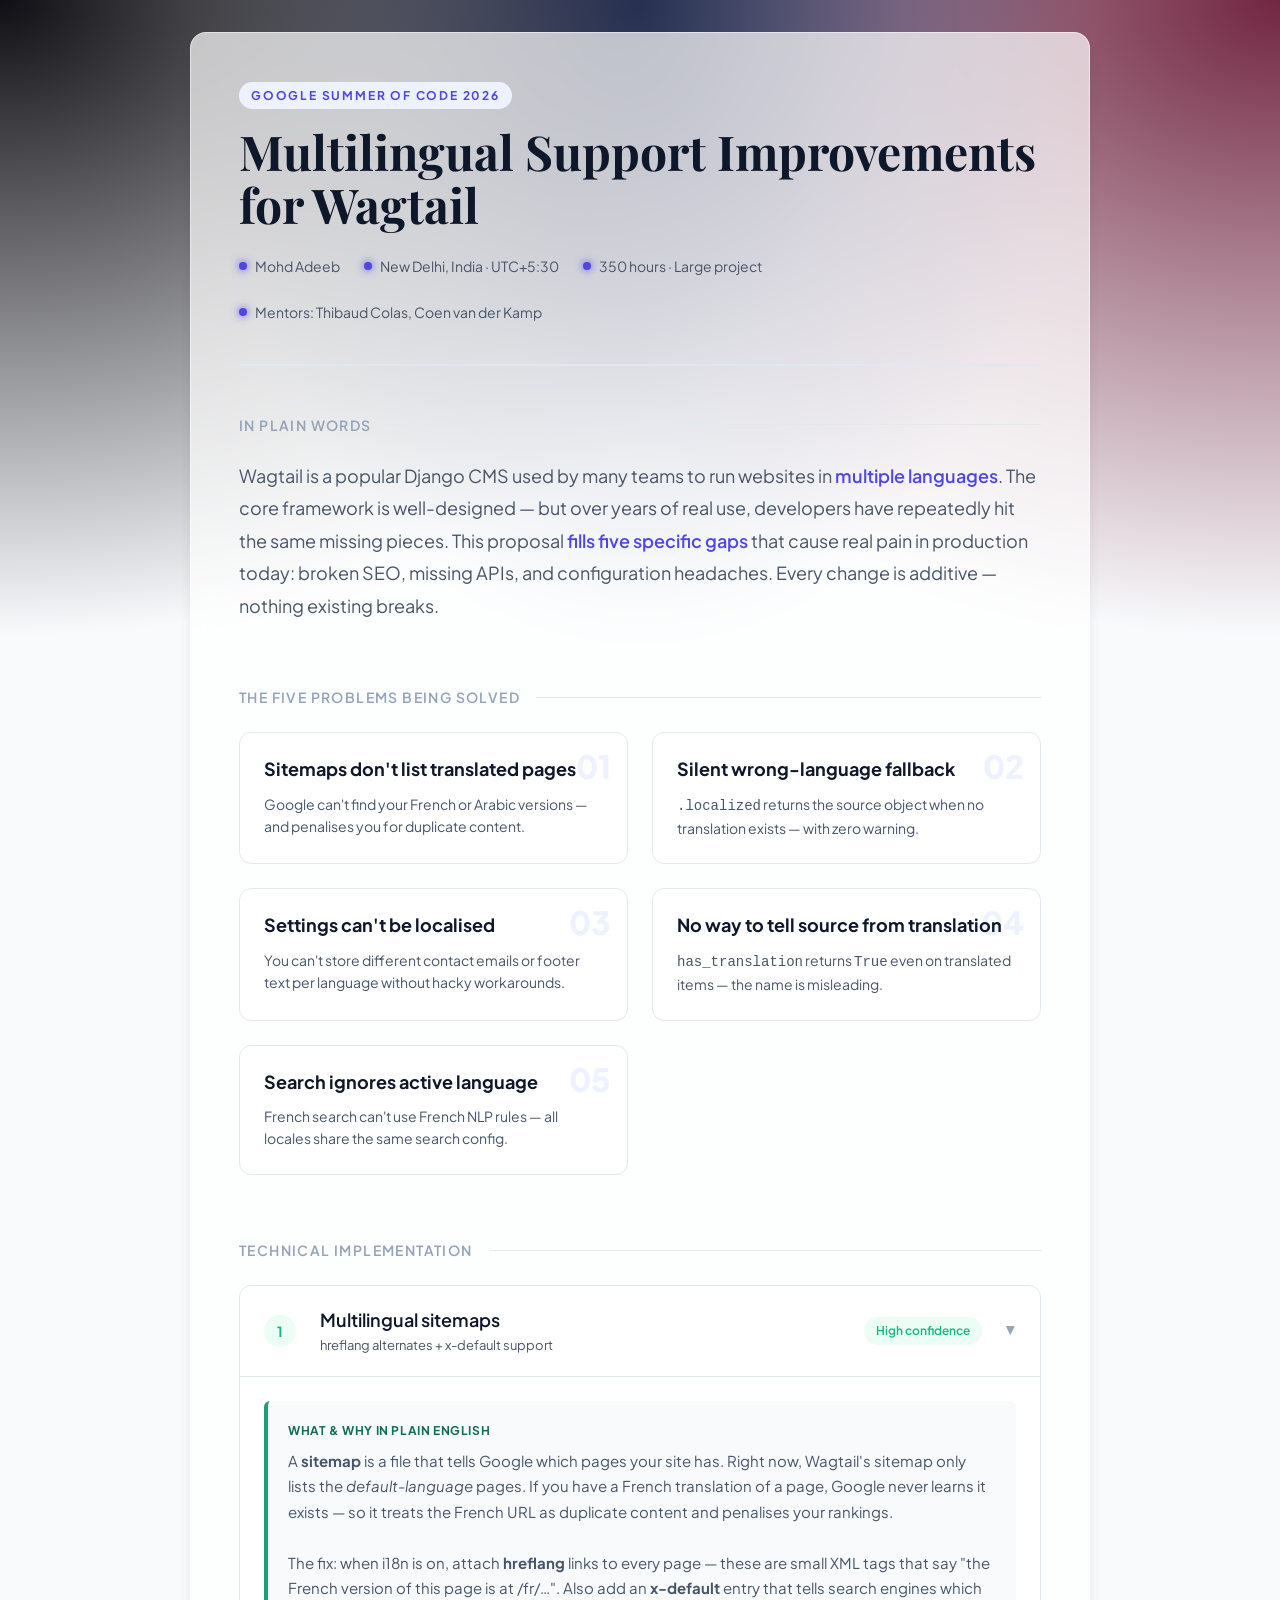
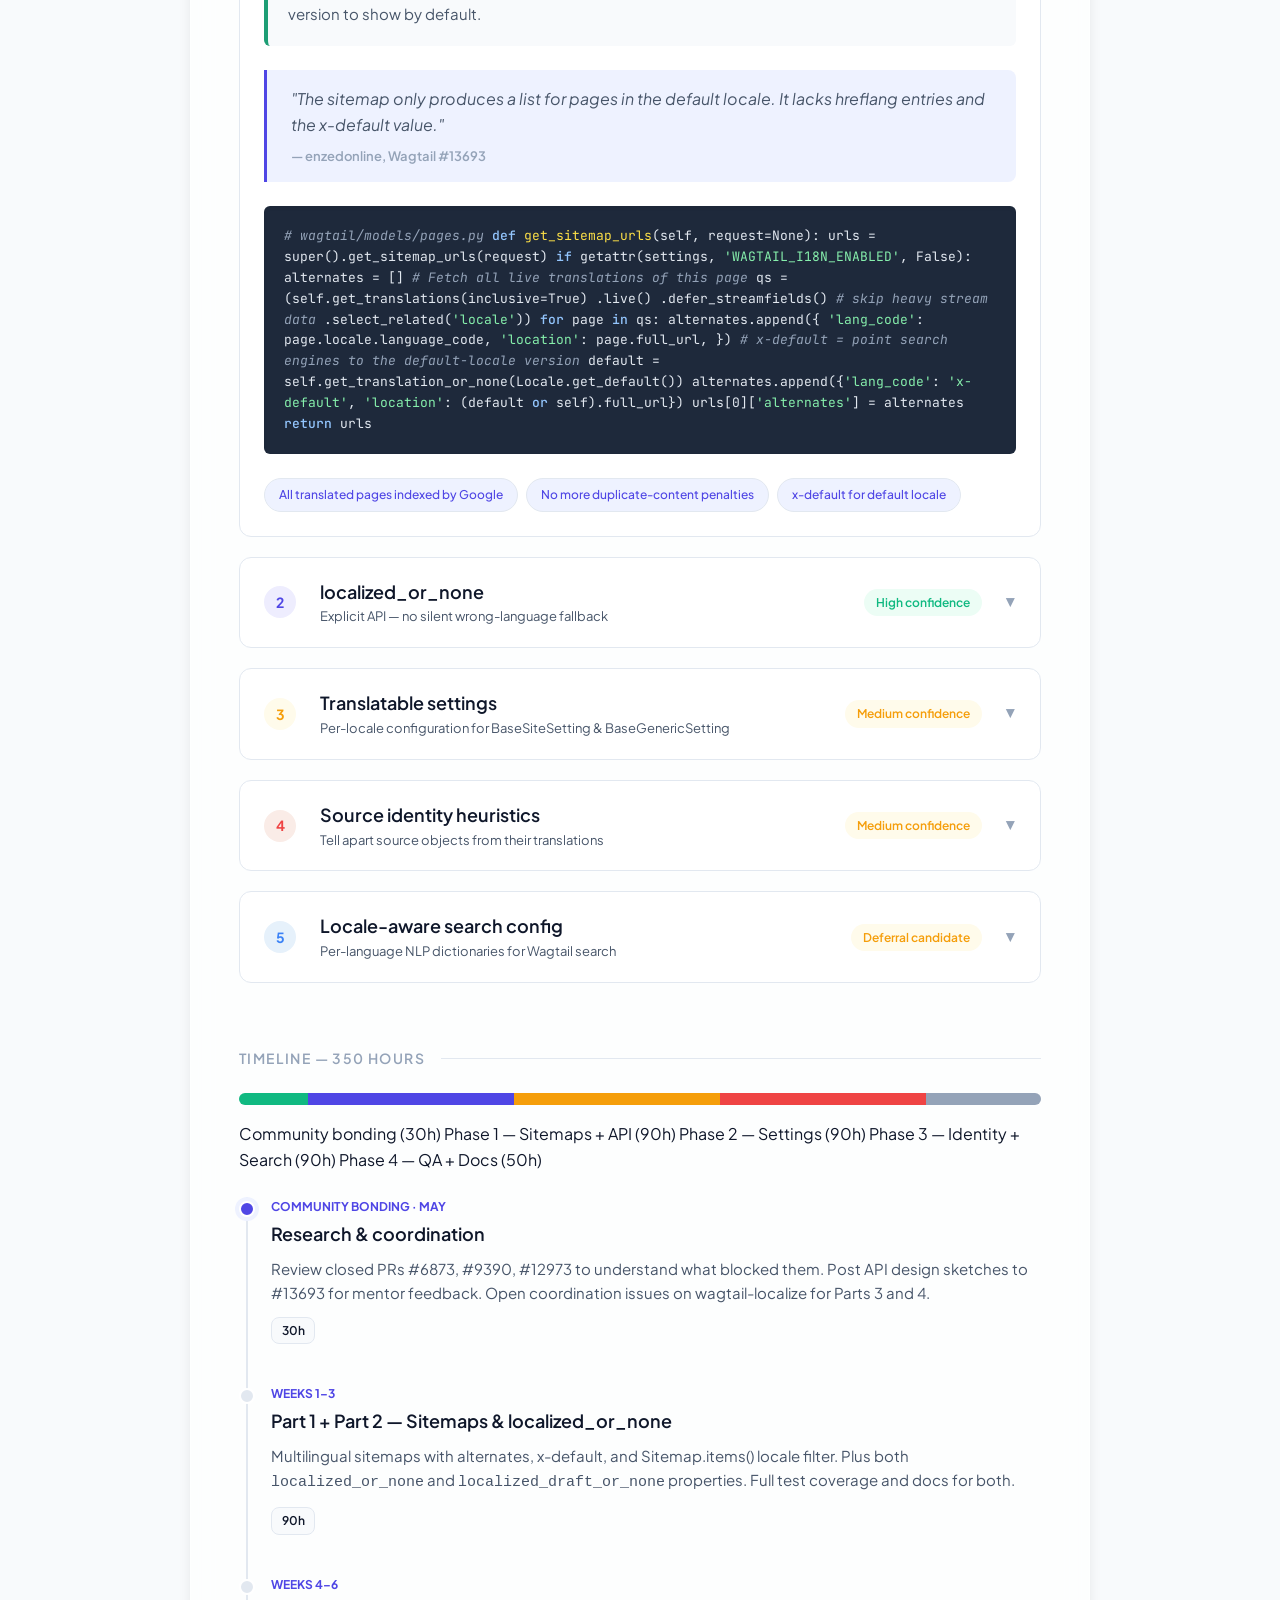
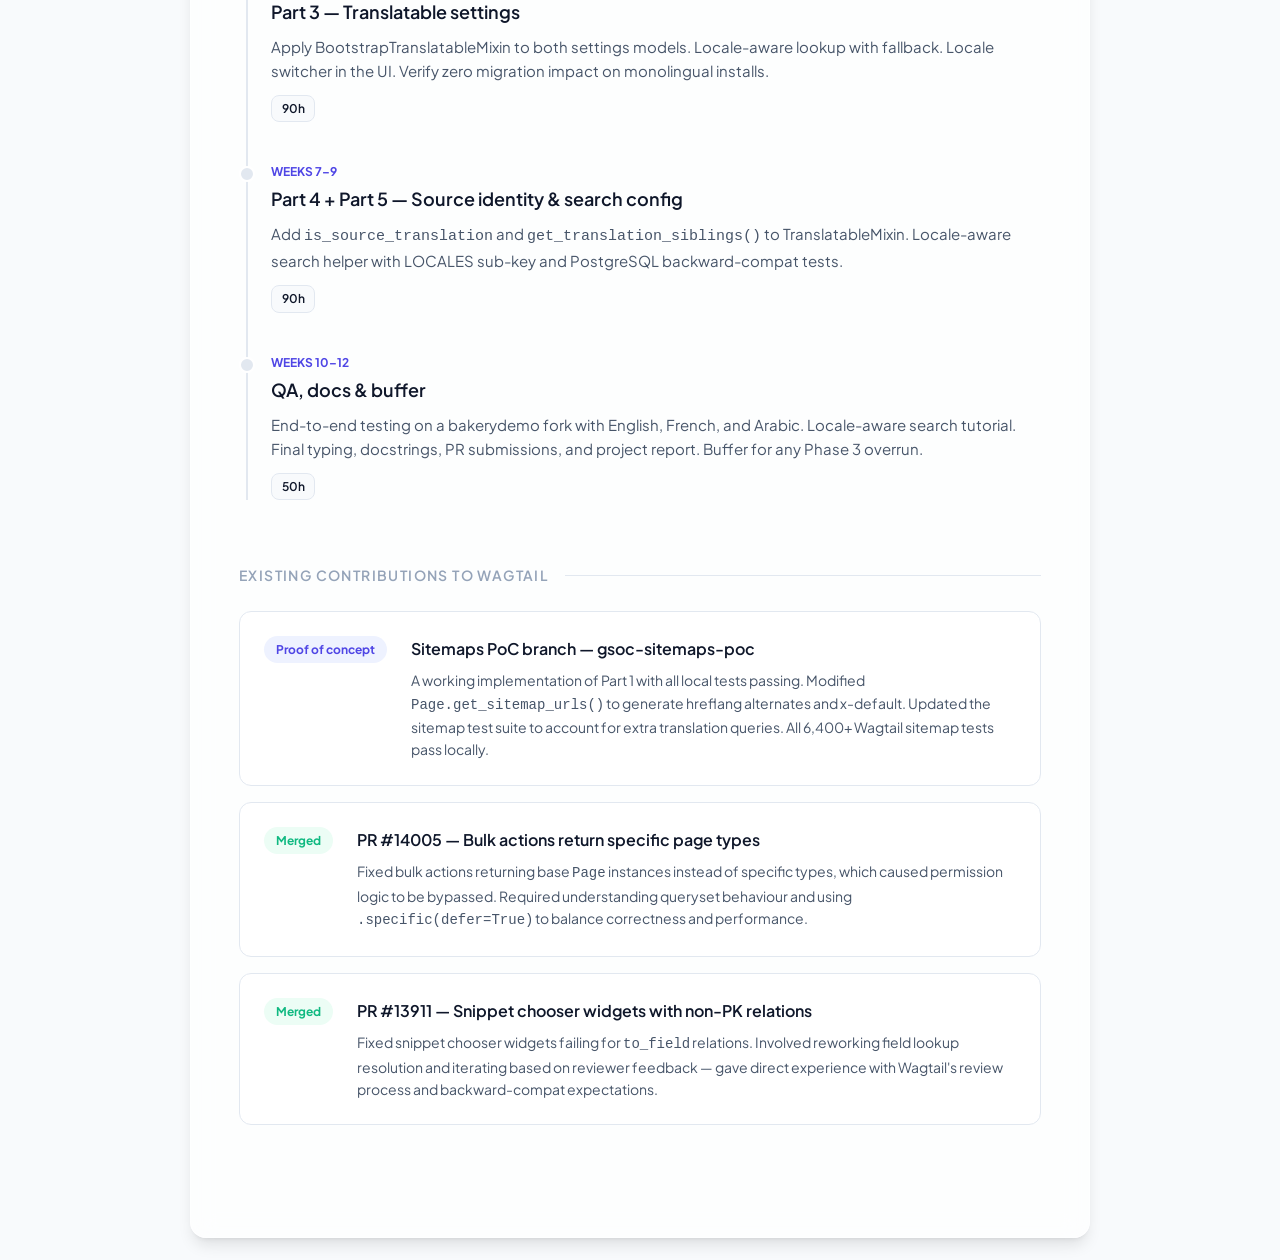
==== commit 58a439e8: "Rename gsoc_wagtail_proposal.html to index.html" ====
--- a/index.html
+++ b/index.html
@@ -1,366 +1,940 @@
 <!DOCTYPE html>
-<html lang="en">
+<html>
 <head>
-  <meta charset="UTF-8" />
-  <meta name="viewport" content="width=device-width, initial-scale=1.0" />
-  <title>GSoC Proposal: What's New</title>
-  <link rel="preconnect" href="https://fonts.googleapis.com" />
-  <link rel="preconnect" href="https://fonts.gstatic.com" crossorigin />
-  <link href="https://fonts.googleapis.com/css2?family=Outfit:wght@300;400;600;700;900&family=Inter:wght@300;400;500&display=swap" rel="stylesheet" />
-  <link rel="stylesheet" href="style.css" />
-  <style>
-    /* PAGE SPECIFIC STYLES OVERRIDING/EXTENDING STYLE.CSS */
-    .proposal-wrap {
-      max-width: 900px;
-      margin: 0 auto;
-      padding-top: 140px;
-      padding-bottom: 100px;
-      position: relative;
-      z-index: 2;
-    }
-    
-    .page-title {
-      font-family: var(--font-head);
-      font-size: 2.5rem;
-      font-weight: 800;
-      margin-bottom: 2rem;
-      line-height: 1.1;
-    }
-
-    .tabs {
-      display: flex; gap: 1rem; margin-bottom: 2.5rem; flex-wrap: wrap;
-    }
-    .tab-btn {
-      padding: 0.6rem 1.5rem; border-radius: 100px;
-      font-size: 0.95rem; font-weight: 600; font-family: var(--font-body);
-      border: 1px solid var(--border);
-      background: rgba(255,255,255,0.03); color: var(--text-secondary);
-      cursor: none; /* Let custom cursor handle it */
-      transition: all 0.3s ease;
-    }
-    .tab-btn:hover {
-      border-color: var(--border-hover);
-      color: var(--text-primary);
-    }
-    .tab-btn.active {
-      background: linear-gradient(135deg, var(--accent-purple), var(--accent-cyan));
-      border-color: transparent;
-      color: #fff;
-      box-shadow: 0 0 15px rgba(168,85,247,0.3);
-    }
-
-    .panel { display: none; animation: fadeIn 0.4s ease-out; }
-    .panel.active { display: block; }
-    @keyframes fadeIn {
-      from { opacity: 0; transform: translateY(10px); }
-      to { opacity: 1; transform: translateY(0); }
-    }
-
-    .proposal-card {
-      margin-bottom: 1.5rem;
-      padding: 1.5rem;
-    }
-    .card-header {
-      display: flex; align-items: center; gap: 12px; margin-bottom: 12px; flex-wrap: wrap;
-    }
-    .badge {
-      font-size: 0.75rem; font-weight: 700; padding: 4px 12px; border-radius: 100px;
-      text-transform: uppercase; letter-spacing: 0.05em;
-    }
-    .badge-new { background: rgba(34,211,238,0.15); color: var(--accent-cyan); border: 1px solid rgba(34,211,238,0.3); }
-    .badge-improved { background: rgba(168,85,247,0.15); color: var(--accent-purple); border: 1px solid rgba(168,85,247,0.3); }
-    .badge-removed { background: rgba(244,63,94,0.15); color: #f43f5e; border: 1px solid rgba(244,63,94,0.3); }
-    .badge-same { background: rgba(255,255,255,0.08); color: var(--text-secondary); border: 1px solid rgba(255,255,255,0.15); }
-    
-    .card-title {
-      font-family: var(--font-head);
-      font-size: 1.25rem; font-weight: 700; color: var(--text-primary);
-    }
-    .card-desc {
-      font-size: 0.95rem; color: var(--text-secondary); line-height: 1.6;
-    }
-    .card-why {
-      font-size: 0.85rem; color: var(--text-muted); margin-top: 1rem; padding-top: 1rem; 
-      border-top: 1px solid var(--border);
-    }
-    .card-why span { color: var(--accent-cyan); font-weight: 600; }
-
-    .quote-card {
-      border-left: 3px solid var(--accent-purple);
-      padding: 1rem 1.25rem; margin: 1rem 0;
-      border-radius: 0 var(--radius-sm) var(--radius-sm) 0;
-      background: rgba(168,85,247,0.05);
-    }
-    .quote-text { font-size: 0.95rem; font-style: italic; color: var(--text-primary); }
-    .quote-attr { font-size: 0.8rem; color: var(--text-muted); margin-top: 6px; }
-
-    .code-block {
-      font-family: monospace; font-size: 0.85rem;
-      background: rgba(0,0,0,0.4); border: 1px solid var(--border);
-      border-radius: var(--radius-sm); padding: 1rem; margin: 1rem 0;
-      color: #e2e8f0; line-height: 1.6; overflow-x: auto;
-    }
-
-    .metric-row {
-      display: grid; grid-template-columns: repeat(auto-fit, minmax(200px, 1fr)); gap: 1.5rem; margin-bottom: 2.5rem;
-    }
-    .metric {
-      text-align: center; padding: 1.5rem;
-    }
-    .metric-num {
-      font-family: var(--font-head); font-size: 2.5rem; font-weight: 800;
-      background: linear-gradient(135deg, var(--accent-cyan), var(--accent-purple));
-      -webkit-background-clip: text; -webkit-text-fill-color: transparent;
-    }
-    .metric-label { font-size: 0.85rem; color: var(--text-secondary); margin-top: 4px; font-weight: 500; text-transform: uppercase; letter-spacing: 0.05em; }
-
-    .part-row {
-      display: flex; gap: 1rem; align-items: flex-start; padding: 1.5rem 0; border-bottom: 1px solid var(--border);
-    }
-    .part-row:last-child { border-bottom: none; }
-    .part-num {
-      width: 36px; height: 36px; border-radius: 50%;
-      background: rgba(34,211,238,0.15); color: var(--accent-cyan); border: 1px solid rgba(34,211,238,0.3);
-      font-size: 1rem; font-weight: 700;
-      display: flex; align-items: center; justify-content: center; flex-shrink: 0;
-    }
-    .part-body { flex: 1; }
-    .part-title { font-family: var(--font-head); font-size: 1.1rem; font-weight: 700; color: var(--text-primary); margin-bottom: 6px; }
-    .part-sub { font-size: 0.95rem; color: var(--text-secondary); line-height: 1.6; }
-    .part-evidence { font-size: 0.85rem; color: var(--text-muted); margin-top: 8px; }
-    .part-hours { font-size: 0.95rem; color: var(--accent-cyan); font-weight: 700; padding-top: 4px; }
-  </style>
+<style>
+@import url('https://fonts.googleapis.com/css2?family=Plus+Jakarta+Sans:wght@300;400;500;600;700&family=Playfair+Display:ital,wght@0,400;0,700;1,400&family=JetBrains+Mono:wght@400;500&display=swap');
+
+:root {
+  --primary: #4f46e5;
+  --primary-light: #eef2ff;
+  --secondary: #10b981;
+  --secondary-light: #ecfdf5;
+  --accent: #f59e0b;
+  --accent-light: #fffbeb;
+  --bg: #f8fafc;
+  --card-bg: rgba(255, 255, 255, 0.8);
+  --glass-bg: rgba(255, 255, 255, 0.7);
+  --glass-border: rgba(255, 255, 255, 0.5);
+  --text-primary: #0f172a;
+  --text-secondary: #475569;
+  --text-tertiary: #94a3b8;
+  --border: #e2e8f0;
+  --shadow-sm: 0 1px 2px 0 rgb(0 0 0 / 0.05);
+  --shadow-md: 0 4px 6px -1px rgb(0 0 0 / 0.1), 0 2px 4px -2px rgb(0 0 0 / 0.1);
+  --shadow-lg: 0 10px 15px -3px rgb(0 0 0 / 0.1), 0 4px 6px -4px rgb(0 0 0 / 0.1);
+  --radius-sm: 0.375rem;
+  --radius-md: 0.75rem;
+  --radius-lg: 1rem;
+}
+
+*, *::before, *::after { box-sizing: border-box; margin: 0; padding: 0; }
+
+body {
+  font-family: 'Plus Jakarta Sans', sans-serif;
+  color: var(--text-primary);
+  background: var(--bg);
+  background-image: 
+    radial-gradient(at 0% 0%, hsla(253,16%,7%,1) 0, transparent 50%), 
+    radial-gradient(at 50% 0%, hsla(225,39%,30%,1) 0, transparent 50%), 
+    radial-gradient(at 100% 0%, hsla(339,49%,30%,1) 0, transparent 50%);
+  background-attachment: fixed;
+  background-size: cover;
+  line-height: 1.6;
+  padding: 2rem 1rem;
+  min-height: 100vh;
+}
+
+.container {
+  max-width: 900px;
+  margin: 0 auto;
+  background: var(--glass-bg);
+  backdrop-filter: blur(12px);
+  -webkit-backdrop-filter: blur(12px);
+  border: 1px solid var(--glass-border);
+  border-radius: var(--radius-lg);
+  padding: 3rem;
+  box-shadow: var(--shadow-lg);
+  animation: fadeIn 0.8s ease-out;
+}
+
+@keyframes fadeIn {
+  from { opacity: 0; transform: translateY(20px); }
+  to { opacity: 1; transform: translateY(0); }
+}
+
+@keyframes slideInRight {
+  from { opacity: 0; transform: translateX(20px); }
+  to { opacity: 1; transform: translateX(0); }
+}
+
+.hero {
+  border-bottom: 2px solid var(--border);
+  padding-bottom: 2.5rem;
+  margin-bottom: 3rem;
+}
+
+.hero-label {
+  font-size: 0.75rem;
+  font-weight: 700;
+  letter-spacing: 0.15em;
+  text-transform: uppercase;
+  color: var(--primary);
+  margin-bottom: 1rem;
+  display: inline-block;
+  padding: 0.25rem 0.75rem;
+  background: var(--primary-light);
+  border-radius: 2rem;
+}
+
+.hero-title {
+  font-family: 'Playfair Display', serif;
+  font-size: 3rem;
+  font-weight: 700;
+  line-height: 1.1;
+  color: var(--text-primary);
+  margin-bottom: 1.5rem;
+}
+
+.hero-sub {
+  font-size: 0.875rem;
+  color: var(--text-secondary);
+  display: flex;
+  flex-wrap: wrap;
+  gap: 1.5rem;
+}
+
+.hero-sub span {
+  display: flex;
+  align-items: center;
+  gap: 0.5rem;
+}
+
+.dot {
+  width: 8px; height: 8px;
+  border-radius: 50%;
+  background: var(--primary);
+  box-shadow: 0 0 8px var(--primary);
+}
+
+.section { margin-bottom: 4rem; }
+
+.section-label {
+  font-size: 0.875rem;
+  font-weight: 600;
+  text-transform: uppercase;
+  letter-spacing: 0.1em;
+  color: var(--text-tertiary);
+  margin-bottom: 1.5rem;
+  display: flex;
+  align-items: center;
+  gap: 1rem;
+}
+
+.section-label::after {
+  content: "";
+  height: 1px;
+  background: var(--border);
+  flex: 1;
+}
+
+.summary-text {
+  font-size: 1.125rem;
+  color: var(--text-secondary);
+  line-height: 1.8;
+  max-width: 100%;
+}
+
+.summary-text strong {
+  color: var(--primary);
+  font-weight: 600;
+}
+
+/* Problems Grid */
+.problems-grid {
+  display: grid;
+  grid-template-columns: repeat(auto-fit, minmax(260px, 1fr));
+  gap: 1.5rem;
+  margin-bottom: 2rem;
+}
+
+.prob-card {
+  background: white;
+  border-radius: var(--radius-md);
+  border: 1px solid var(--border);
+  padding: 1.5rem;
+  cursor: pointer;
+  transition: all 0.3s cubic-bezier(0.4, 0, 0.2, 1);
+  position: relative;
+  overflow: hidden;
+}
+
+.prob-card:hover {
+  transform: translateY(-8px);
+  box-shadow: var(--shadow-lg);
+  border-color: var(--primary);
+}
+
+.prob-card::before {
+  content: "";
+  position: absolute;
+  top: 0; left: 0; width: 4px; height: 100%;
+  background: var(--primary);
+  opacity: 0;
+  transition: opacity 0.3s;
+}
+
+.prob-card:hover::before { opacity: 1; }
+
+.prob-num {
+  font-size: 2rem;
+  font-weight: 800;
+  color: var(--primary-light);
+  position: absolute;
+  right: 1rem; top: 0.5rem;
+  z-index: 0;
+  transition: color 0.3s;
+}
+
+.prob-card:hover .prob-num { color: var(--primary); opacity: 0.1; }
+
+.prob-title {
+  font-size: 1.125rem;
+  font-weight: 700;
+  color: var(--text-primary);
+  margin-bottom: 0.75rem;
+  line-height: 1.3;
+  position: relative;
+  z-index: 1;
+}
+
+.prob-desc {
+  font-size: 0.875rem;
+  color: var(--text-secondary);
+  line-height: 1.6;
+  position: relative;
+  z-index: 1;
+}
+
+/* Parts/Accordion */
+.parts { display: flex; flex-direction: column; gap: 1.25rem; }
+
+.part {
+  background: white;
+  border: 1px solid var(--border);
+  border-radius: var(--radius-md);
+  overflow: hidden;
+  transition: all 0.3s;
+}
+
+.part:hover { border-color: var(--primary); }
+
+.part-header {
+  display: flex;
+  align-items: center;
+  gap: 1.5rem;
+  padding: 1.25rem 1.5rem;
+  cursor: pointer;
+  user-select: none;
+}
+
+.part-num {
+  width: 32px; height: 32px;
+  border-radius: 50%;
+  display: flex; align-items: center; justify-content: center;
+  font-size: 0.875rem;
+  font-weight: 700;
+  flex-shrink: 0;
+}
+
+.pn-teal   { background: var(--secondary-light); color: var(--secondary); }
+.pn-purple { background: #EEEDFE; color: #4f46e5; }
+.pn-amber  { background: var(--accent-light); color: var(--accent); }
+.pn-coral  { background: #FAECE7; color: #ef4444; }
+.pn-blue   { background: #E6F1FB; color: #3b82f6; }
+
+.part-meta { flex: 1; }
+
+.part-name {
+  font-size: 1.125rem;
+  font-weight: 600;
+  color: var(--text-primary);
+}
+
+.part-tagline {
+  font-size: 0.8125rem;
+  color: var(--text-secondary);
+}
+
+.part-badge {
+  font-size: 0.75rem;
+  font-weight: 600;
+  padding: 0.25rem 0.75rem;
+  border-radius: 1rem;
+}
+
+.badge-high   { background: var(--secondary-light); color: var(--secondary); }
+.badge-medium { background: var(--accent-light); color: var(--accent); }
+
+.part-chevron {
+  font-size: 0.75rem;
+  color: var(--text-tertiary);
+  transition: transform 0.3s;
+}
+
+.part-body {
+  max-height: 0;
+  overflow: hidden;
+  transition: all 0.5s cubic-bezier(0.4, 0, 0.2, 1);
+  opacity: 0;
+}
+
+.part-body.open { 
+  max-height: 2000px;
+  opacity: 1;
+  padding: 0 1.5rem 1.5rem;
+  border-top: 1px solid var(--border);
+}
+
+.part-chevron.open { transform: rotate(180deg); color: var(--primary); }
+
+.explain-block {
+  padding: 1.25rem;
+  margin: 1.5rem 0;
+  background: var(--bg);
+  border-radius: var(--radius-sm);
+  border-left: 4px solid;
+}
+
+.explain-label {
+  font-size: 0.75rem;
+  font-weight: 700;
+  text-transform: uppercase;
+  letter-spacing: 0.05em;
+  margin-bottom: 0.5rem;
+}
+
+.explain-text {
+  font-size: 0.9375rem;
+  color: var(--text-secondary);
+  line-height: 1.7;
+}
+
+.code-block {
+  background: #1e293b;
+  border-radius: var(--radius-sm);
+  padding: 1.25rem;
+  font-family: 'JetBrains Mono', monospace;
+  font-size: 0.8125rem;
+  color: #e2e8f0;
+  overflow-x: auto;
+  line-height: 1.6;
+  margin: 1.5rem 0;
+  box-shadow: inset 0 2px 4px 0 rgba(0,0,0,0.06);
+}
+
+.code-comment { color: #94a3b8; font-style: italic; }
+.code-keyword { color: #93c5fd; font-weight: 500; }
+.code-string { color: #86efac; }
+.code-fn { color: #fde047; }
+
+.outcome-pills {
+  display: flex;
+  flex-wrap: wrap;
+  gap: 0.5rem;
+  margin-top: 1rem;
+}
+
+.pill {
+  font-size: 0.75rem;
+  font-weight: 500;
+  padding: 0.375rem 0.875rem;
+  border-radius: 2rem;
+  background: var(--primary-light);
+  color: var(--primary);
+  border: 1px solid var(--border);
+}
+
+/* Timeline */
+.timeline { position: relative; padding-left: 2rem; }
+
+.tl-line {
+  position: absolute;
+  left: 0.4375rem; top: 0; bottom: 0;
+  width: 2px;
+  background: var(--border);
+}
+
+.tl-item {
+  position: relative;
+  margin-bottom: 2.5rem;
+}
+
+.tl-dot {
+  position: absolute;
+  left: -2rem; top: 0.25rem;
+  width: 1rem; height: 1rem;
+  border-radius: 50%;
+  border: 2px solid white;
+  background: var(--border);
+  z-index: 1;
+  transition: all 0.3s;
+}
+
+.tl-item:hover .tl-dot { transform: scale(1.2); background: var(--primary); }
+
+.tl-dot.active {
+  background: var(--primary);
+  box-shadow: 0 0 0 4px var(--primary-light);
+}
+
+.tl-phase {
+  font-size: 0.75rem;
+  font-weight: 700;
+  text-transform: uppercase;
+  color: var(--primary);
+  margin-bottom: 0.25rem;
+}
+
+.tl-title {
+  font-size: 1.125rem;
+  font-weight: 600;
+  color: var(--text-primary);
+  margin-bottom: 0.5rem;
+}
+
+.tl-desc {
+  font-size: 0.9375rem;
+  color: var(--text-secondary);
+}
+
+.tl-hours {
+  display: inline-block;
+  font-size: 0.75rem;
+  font-weight: 600;
+  padding: 0.2rem 0.6rem;
+  background: var(--bg);
+  border: 1px solid var(--border);
+  border-radius: 0.5rem;
+  margin-top: 0.75rem;
+}
+
+/* Contributions */
+.contrib-row {
+  display: flex;
+  align-items: flex-start;
+  gap: 1.5rem;
+  padding: 1.5rem;
+  background: white;
+  border: 1px solid var(--border);
+  border-radius: var(--radius-md);
+  margin-bottom: 1rem;
+  transition: all 0.3s;
+}
+
+.contrib-row:hover { transform: translateX(8px); border-color: var(--primary); }
+
+.contrib-badge {
+  font-size: 0.75rem;
+  font-weight: 700;
+  padding: 0.25rem 0.75rem;
+  border-radius: 1rem;
+  white-space: nowrap;
+}
+
+.cb-merged { background: var(--secondary-light); color: var(--secondary); }
+.cb-poc    { background: var(--primary-light); color: var(--primary); }
+
+.contrib-pr {
+  font-size: 1rem;
+  font-weight: 600;
+  color: var(--text-primary);
+  margin-bottom: 0.5rem;
+}
+
+.contrib-desc {
+  font-size: 0.875rem;
+  color: var(--text-secondary);
+}
+
+/* Quote */
+.quote-block {
+  border-left: 3px solid var(--primary);
+  padding: 1rem 1.5rem;
+  margin: 1.5rem 0;
+  background: var(--primary-light);
+  font-size: 1rem;
+  font-style: italic;
+  color: var(--text-secondary);
+  border-radius: 0 0.5rem 0.5rem 0;
+}
+
+.quote-src {
+  font-size: 0.8125rem;
+  font-style: normal;
+  color: var(--text-tertiary);
+  margin-top: 0.5rem;
+  font-weight: 600;
+}
+
+/* Hours bar visually enhanced */
+.hours-bar {
+  display: flex;
+  height: 12px;
+  border-radius: 6px;
+  overflow: hidden;
+  margin-bottom: 1rem;
+  box-shadow: inset 0 2px 4px rgba(0,0,0,0.05);
+}
+
+@media (max-width: 768px) {
+  .container { padding: 1.5rem; }
+  .hero-title { font-size: 2.25rem; }
+  .hero-sub { gap: 0.75rem; }
+}
+</style>
 </head>
 <body>
-
-  <!-- BACKGROUND EFFECTS -->
-  <div class="bg-grid"></div>
-  <div class="bg-orb orb-1"></div>
-  <div class="bg-orb orb-2"></div>
-  <canvas id="particles-canvas"></canvas>
-  <div class="noise"></div>
-
-  <!-- NAVBAR -->
-  <header id="navbar">
-    <nav class="nav-container">
-      <a href="index.html" class="logo">
-        <span class="logo-icon">⬡</span>
-        <span class="logo-text">NeonHorizon</span>
-      </a>
-      <ul class="nav-links">
-        <li><a href="index.html" class="nav-link">Home</a></li>
-        <li><a href="#" class="nav-link" style="color: var(--text-primary);">Proposal</a></li>
-      </ul>
-    </nav>
-  </header>
-
-  <!-- PROPOSAL WRAPPER -->
-  <div class="proposal-wrap reveal">
-    
-    <div class="section-label">Documentation</div>
-    <h1 class="page-title">GSoC Proposal: <br /><span class="gradient-text">What's New</span></h1>
-    <p class="section-subtitle" style="margin-bottom: 2rem;">A comprehensive breakdown of the proposal upgrades, reflecting the latest community feedback and deeper technical planning.</p>
-
-    <!-- TABS -->
-    <div class="tabs reveal reveal-delay-1">
-      <button class="tab-btn active magnetic-btn" onclick="showTab('overview', this)">Overview</button>
-      <button class="tab-btn magnetic-btn" onclick="showTab('evidence', this)">Community Evidence</button>
-      <button class="tab-btn magnetic-btn" onclick="showTab('technical', this)">Technical Depth</button>
-      <button class="tab-btn magnetic-btn" onclick="showTab('scope', this)">Scope & Hours</button>
-    </div>
-
-    <!-- PANEL: OVERVIEW -->
-    <div id="panel-overview" class="panel active">
-      <div class="metric-row reveal reveal-delay-2">
-        <div class="metric glass-card"><div class="metric-num">8</div><div class="metric-label">Sections (was 4)</div></div>
-        <div class="metric glass-card"><div class="metric-num">5</div><div class="metric-label">Code Sketches Added</div></div>
-        <div class="metric glass-card"><div class="metric-num">7</div><div class="metric-label">Real Quotes Cited</div></div>
+<div class="container">
+
+<!-- HERO -->
+<div class="hero">
+  <div class="hero-label">Google Summer of Code 2026</div>
+  <div class="hero-title">Multilingual Support Improvements for Wagtail</div>
+  <div class="hero-sub">
+    <span><span class="dot"></span> Mohd Adeeb</span>
+    <span><span class="dot"></span> New Delhi, India · UTC+5:30</span>
+    <span><span class="dot"></span> 350 hours · Large project</span>
+    <span><span class="dot"></span> Mentors: Thibaud Colas, Coen van der Kamp</span>
+  </div>
+</div>
+
+<!-- WHAT THIS IS ABOUT -->
+<div class="section">
+  <div class="section-label">In plain words</div>
+  <p class="summary-text">
+    Wagtail is a popular Django CMS used by many teams to run websites in <strong>multiple languages</strong>.
+    The core framework is well-designed — but over years of real use, developers have repeatedly hit
+    the same missing pieces. This proposal <strong>fills five specific gaps</strong> that cause real pain
+    in production today: broken SEO, missing APIs, and configuration headaches.
+    Every change is additive — nothing existing breaks.
+  </p>
+</div>
+
+<!-- THE 5 PROBLEMS -->
+<div class="section">
+  <div class="section-label">The five problems being solved</div>
+  <div class="problems-grid">
+    <div class="prob-card" onclick="document.getElementById('p1').scrollIntoView({behavior:'smooth'})">
+      <div class="prob-num">01</div>
+      <div class="prob-title">Sitemaps don't list translated pages</div>
+      <div class="prob-desc">Google can't find your French or Arabic versions — and penalises you for duplicate content.</div>
+    </div>
+    <div class="prob-card" onclick="document.getElementById('p2').scrollIntoView({behavior:'smooth'})">
+      <div class="prob-num">02</div>
+      <div class="prob-title">Silent wrong-language fallback</div>
+      <div class="prob-desc"><code>.localized</code> returns the source object when no translation exists — with zero warning.</div>
+    </div>
+    <div class="prob-card" onclick="document.getElementById('p3').scrollIntoView({behavior:'smooth'})">
+      <div class="prob-num">03</div>
+      <div class="prob-title">Settings can't be localised</div>
+      <div class="prob-desc">You can't store different contact emails or footer text per language without hacky workarounds.</div>
+    </div>
+    <div class="prob-card" onclick="document.getElementById('p4').scrollIntoView({behavior:'smooth'})">
+      <div class="prob-num">04</div>
+      <div class="prob-title">No way to tell source from translation</div>
+      <div class="prob-desc"><code>has_translation</code> returns <code>True</code> even on translated items — the name is misleading.</div>
+    </div>
+    <div class="prob-card" onclick="document.getElementById('p5').scrollIntoView({behavior:'smooth'})">
+      <div class="prob-num">05</div>
+      <div class="prob-title">Search ignores active language</div>
+      <div class="prob-desc">French search can't use French NLP rules — all locales share the same search config.</div>
+    </div>
+  </div>
+</div>
+
+<!-- THE FIVE PARTS -->
+<div class="section">
+  <div class="section-label">Technical implementation</div>
+  <div class="parts">
+
+    <!-- PART 1 -->
+    <div class="part" id="p1">
+      <div class="part-header" onclick="toggle(this)">
+        <div class="part-num pn-teal">1</div>
+        <div class="part-meta">
+          <div class="part-name">Multilingual sitemaps</div>
+          <div class="part-tagline">hreflang alternates + x-default support</div>
+        </div>
+        <div class="part-badge badge-high">High confidence</div>
+        <div class="part-chevron">▼</div>
       </div>
-
-      <div class="glass-card proposal-card tilt-card reveal">
-        <div class="card-header"><span class="badge badge-new">NEW</span><span class="card-title">Section 2 — Community Evidence</span></div>
-        <div class="card-desc">An entirely new section that quotes real people from the #13693 GitHub thread. Every pain point is now attributed to a specific maintainer or contributor — enzedonline, kaedroho, shreyapawar40. Mentors can verify each claim in seconds.</div>
-        <div class="card-why">Why it matters: <span>generic proposals list problems. strong proposals show they read the actual thread.</span></div>
+      <div class="part-body open">
+        <div class="explain-block" style="border-color:#1D9E75;">
+          <div class="explain-label" style="color:#0F6E56;">What & why in plain English</div>
+          <div class="explain-text">
+            A <strong>sitemap</strong> is a file that tells Google which pages your site has.
+            Right now, Wagtail's sitemap only lists the <em>default-language</em> pages.
+            If you have a French translation of a page, Google never learns it exists — so it treats
+            the French URL as duplicate content and penalises your rankings.
+            <br><br>
+            The fix: when i18n is on, attach <strong>hreflang</strong> links to every page — these are small XML
+            tags that say "the French version of this page is at /fr/…". Also add an <strong>x-default</strong>
+            entry that tells search engines which version to show by default.
+          </div>
+        </div>
+        <div class="quote-block">
+          "The sitemap only produces a list for pages in the default locale. It lacks hreflang entries and the x-default value."
+          <div class="quote-src">— enzedonline, Wagtail #13693</div>
+        </div>
+        <div class="code-block"><span class="code-comment"># wagtail/models/pages.py</span>
+<span class="code-keyword">def</span> <span class="code-fn">get_sitemap_urls</span>(self, request=None):
+    urls = super().get_sitemap_urls(request)
+
+    <span class="code-keyword">if</span> getattr(settings, <span class="code-string">'WAGTAIL_I18N_ENABLED'</span>, False):
+        alternates = []
+        <span class="code-comment"># Fetch all live translations of this page</span>
+        qs = (self.get_translations(inclusive=True)
+                  .live()
+                  .defer_streamfields()   <span class="code-comment"># skip heavy stream data</span>
+                  .select_related(<span class="code-string">'locale'</span>))
+
+        <span class="code-keyword">for</span> page <span class="code-keyword">in</span> qs:
+            alternates.append({
+                <span class="code-string">'lang_code'</span>: page.locale.language_code,
+                <span class="code-string">'location'</span>: page.full_url,
+            })
+
+        <span class="code-comment"># x-default = point search engines to the default-locale version</span>
+        default = self.get_translation_or_none(Locale.get_default())
+        alternates.append({<span class="code-string">'lang_code'</span>: <span class="code-string">'x-default'</span>,
+                            <span class="code-string">'location'</span>: (default <span class="code-keyword">or</span> self).full_url})
+
+        urls[0][<span class="code-string">'alternates'</span>] = alternates
+    <span class="code-keyword">return</span> urls</div>
+        <div class="outcome-pills">
+          <span class="pill">All translated pages indexed by Google</span>
+          <span class="pill">No more duplicate-content penalties</span>
+          <span class="pill">x-default for default locale</span>
+        </div>
       </div>
-
-      <div class="glass-card proposal-card tilt-card reveal reveal-delay-1">
-        <div class="card-header"><span class="badge badge-improved">IMPROVED</span><span class="card-title">Technical depth (Parts 1–5)</span></div>
-        <div class="card-desc">Every part now has actual pseudocode, not just descriptions. The Belgian French edge case in Part 4 is addressed with documented limitations. The localized_or_none sketch is based on enzedonline's published production mixin.</div>
-        <div class="card-why">Why it matters: <span>mentors probe vague technical claims. concrete code shows you understand the actual API.</span></div>
+    </div>
+
+    <!-- PART 2 -->
+    <div class="part" id="p2">
+      <div class="part-header" onclick="toggle(this)">
+        <div class="part-num pn-purple">2</div>
+        <div class="part-meta">
+          <div class="part-name">localized_or_none</div>
+          <div class="part-tagline">Explicit API — no silent wrong-language fallback</div>
+        </div>
+        <div class="part-badge badge-high">High confidence</div>
+        <div class="part-chevron">▼</div>
       </div>
-
-      <div class="glass-card proposal-card tilt-card reveal reveal-delay-2">
-        <div class="card-header"><span class="badge badge-improved">IMPROVED</span><span class="card-title">Closed PRs acknowledged</span></div>
-        <div class="card-desc">PRs #6873 and #9390 (prior failed attempts at translatable settings) are now named as prerequisites to study before writing code for Part 3. This signals maturity — you know the history.</div>
-        <div class="card-why">Why it matters: <span>repeating work that was already tried and rejected is the #1 reason proposals get dismissed in code review.</span></div>
+      <div class="part-body">
+        <div class="explain-block" style="border-color:#7F77DD;">
+          <div class="explain-label" style="color:#534AB7;">What & why in plain English</div>
+          <div class="explain-text">
+            When you call <code>.localized</code> on a Wagtail object and no translation exists for the
+            active language, it <strong>silently gives you the source object back</strong> — in the wrong language —
+            with no warning at all. Your French site renders English content invisibly.
+            <br><br>
+            The fix is a new property: <code>.localized_or_none</code>. It does the same lookup but returns
+            <code>None</code> when nothing is found, so your code can handle the missing translation explicitly —
+            show a fallback UI, log a warning, skip the block. The old <code>.localized</code> is untouched.
+          </div>
+        </div>
+        <div class="code-block"><span class="code-comment"># wagtail/models/i18n.py  — two new properties on TranslatableMixin</span>
+
+<span class="code-keyword">@property</span>
+<span class="code-keyword">def</span> <span class="code-fn">localized_or_none</span>(self):
+    <span class="code-comment">"""Like .localized but returns None when no translation exists.
+    Never silently shows the wrong language."""</span>
+    <span class="code-keyword">if not</span> getattr(settings, <span class="code-string">'WAGTAIL_I18N_ENABLED'</span>, False):
+        <span class="code-keyword">return</span> self
+    locale = Locale.get_active()
+    <span class="code-keyword">if</span> locale.id == self.locale_id:
+        <span class="code-keyword">return</span> self
+    result = self.get_translation_or_none(locale)
+    <span class="code-comment"># For pages: also check it's published, not just a draft</span>
+    <span class="code-keyword">if</span> result <span class="code-keyword">and</span> isinstance(self, DraftStateMixin) <span class="code-keyword">and not</span> result.live:
+        <span class="code-keyword">return</span> None
+    <span class="code-keyword">return</span> result
+
+<span class="code-keyword">@property</span>
+<span class="code-keyword">def</span> <span class="code-fn">localized_draft_or_none</span>(self):
+    <span class="code-comment">"""Same but includes unpublished drafts — useful in the admin."""</span>
+    ...</div>
+        <div class="outcome-pills">
+          <span class="pill">Explicit control over missing translations</span>
+          <span class="pill">No migration needed</span>
+          <span class="pill">Old .localized unchanged</span>
+        </div>
       </div>
-
-      <div class="glass-card proposal-card tilt-card reveal">
-        <div class="card-header"><span class="badge badge-improved">IMPROVED</span><span class="card-title">Contingency plan</span></div>
-        <div class="card-desc">Part 5 (locale-aware search) is now explicitly named as the deferral candidate if Phase 3 overruns. The remaining four parts are described as a coherent, independently mergeable contribution.</div>
-        <div class="card-why">Why it matters: <span>proposals that show risk awareness are trusted more than ones that promise everything with no fallback.</span></div>
+    </div>
+
+    <!-- PART 3 -->
+    <div class="part" id="p3">
+      <div class="part-header" onclick="toggle(this)">
+        <div class="part-num pn-amber">3</div>
+        <div class="part-meta">
+          <div class="part-name">Translatable settings</div>
+          <div class="part-tagline">Per-locale configuration for BaseSiteSetting & BaseGenericSetting</div>
+        </div>
+        <div class="part-badge badge-medium">Medium confidence</div>
+        <div class="part-chevron">▼</div>
       </div>
-
-      <div class="glass-card proposal-card tilt-card reveal reveal-delay-1">
-        <div class="card-header"><span class="badge badge-same">SAME</span><span class="card-title">Your personal background</span></div>
-        <div class="card-desc">Still anchored to your two real PRs (#14005, #13911). Still honest about intermediate Django experience. The language is tighter but the facts are the same — don't overstate your experience.</div>
+      <div class="part-body">
+        <div class="explain-block" style="border-color:#EF9F27;">
+          <div class="explain-label" style="color:#854F0B;">What & why in plain English</div>
+          <div class="explain-text">
+            Wagtail's <strong>Settings</strong> models let site editors store global config — things like a contact email,
+            footer text, social media links, or a phone number. But right now these settings have no
+            concept of language. Every locale sees the same values.
+            <br><br>
+            The fix: apply <code>BootstrapTranslatableMixin</code> to the settings models (only when i18n is
+            enabled), add locale-aware lookup with a fallback to the default locale, and add a
+            locale switcher in the settings UI — exactly like the one already on the page editor.
+            A monolingual install sees <strong>zero schema changes</strong>.
+          </div>
+        </div>
+        <div class="outcome-pills">
+          <span class="pill">Different contact info per language</span>
+          <span class="pill">Per-locale footer text, links</span>
+          <span class="pill">Locale switcher in admin UI</span>
+          <span class="pill">Fallback to default locale</span>
+          <span class="pill">Zero impact on monolingual installs</span>
+        </div>
       </div>
-
-      <div class="glass-card proposal-card tilt-card reveal reveal-delay-2">
-        <div class="card-header"><span class="badge badge-removed">REMOVED</span><span class="card-title">Vague research language</span></div>
-        <div class="card-desc">Phrases like "experiment with applying", "investigate rendering", and "implement a scoped configuration matrix" are gone. Replaced with concrete proposed config shapes and API signatures.</div>
+    </div>
+
+    <!-- PART 4 -->
+    <div class="part" id="p4">
+      <div class="part-header" onclick="toggle(this)">
+        <div class="part-num pn-coral">4</div>
+        <div class="part-meta">
+          <div class="part-name">Source identity heuristics</div>
+          <div class="part-tagline">Tell apart source objects from their translations</div>
+        </div>
+        <div class="part-badge badge-medium">Medium confidence</div>
+        <div class="part-chevron">▼</div>
       </div>
-    </div>
-
-    <!-- PANEL: EVIDENCE -->
-    <div id="panel-evidence" class="panel">
-      <p class="card-desc" style="margin-bottom:2rem;">The biggest upgrade. The old proposal invented pain points from documentation. The new one quotes the people who actually said them in the thread. Here's what was added:</p>
-
-      <div class="glass-card proposal-card tilt-card">
-        <div class="card-title" style="margin-bottom:8px;">Search backends silently overwrite each other</div>
-        <div class="quote-card">
-          <div class="quote-text">WAGTAILSEARCH_BACKENDS configs overwrite each other for default search instead of matching the active locale. It's impossible to have locale-specific NLP in the search.</div>
-          <div class="quote-attr">— enzedonline, wagtail/wagtail #13693</div>
-        </div>
-        <div class="card-desc">Confirmed by issue #1177. Now cited directly rather than described in the abstract.</div>
+      <div class="part-body">
+        <div class="explain-block" style="border-color:#D85A30;">
+          <div class="explain-label" style="color:#993C1D;">What & why in plain English</div>
+          <div class="explain-text">
+            Wagtail currently has a method called <code>has_translation</code>, but it returns <code>True</code> even on
+            <em>translated</em> items — because it checks if <em>any</em> translation exists, not whether
+            <em>this</em> item is the original. Confusing and misleading.
+            <br><br>
+            The fix adds two helpers. <code>is_source_translation</code> is a <strong>heuristic</strong> (not a guarantee):
+            it returns <code>True</code> if this object's locale is the site default.
+            <code>get_translation_siblings()</code> returns all objects sharing the same translation key —
+            useful for writing safe <code>pre_delete</code> signal handlers that clean up related translations.
+            Both include clear docstrings warning about the Belgian-French edge case.
+          </div>
+        </div>
+        <div class="code-block"><span class="code-keyword">@property</span>
+<span class="code-keyword">def</span> <span class="code-fn">is_source_translation</span>(self):
+    <span class="code-comment">"""
+    Heuristic only — True if this object's locale is the site default.
+    Edge case: French → Belgian French is valid (RFC 54 does not track
+    source/translation in core). For accurate tracking use wagtail-localize.
+    """</span>
+    <span class="code-keyword">return</span> self.locale_id == Locale.get_default().pk
+
+<span class="code-keyword">def</span> <span class="code-fn">get_translation_siblings</span>(self):
+    <span class="code-comment">"""All objects sharing this translation_key across locales.
+    Use in pre_delete signal handlers to decide what to do with
+    orphaned translations when a source is deleted."""</span>
+    <span class="code-keyword">return</span> self.__class__.objects.filter(
+        translation_key=self.translation_key
+    ).select_related(<span class="code-string">'locale'</span>)</div>
+        <div class="outcome-pills">
+          <span class="pill">Safe delete-signal handlers</span>
+          <span class="pill">Clear docstrings for edge cases</span>
+          <span class="pill">No RFC 54 design changes</span>
+        </div>
       </div>
-
-      <div class="glass-card proposal-card tilt-card">
-        <div class="card-title" style="margin-bottom:8px;">localized silently returns the wrong locale</div>
-        <div class="quote-card">
-          <div class="quote-text">localized and localized_draft methods return the source object if no translation is found in the active locale. You often want this to return None or throw an error.</div>
-          <div class="quote-attr">— enzedonline, wagtail/wagtail #13693</div>
-        </div>
-        <div class="card-desc">The same contributor published working localized_or_none code. The proposal now acknowledges this and says the API belongs in core — not reinvented from scratch.</div>
+    </div>
+
+    <!-- PART 5 -->
+    <div class="part" id="p5">
+      <div class="part-header" onclick="toggle(this)">
+        <div class="part-num pn-blue">5</div>
+        <div class="part-meta">
+          <div class="part-name">Locale-aware search config</div>
+          <div class="part-tagline">Per-language NLP dictionaries for Wagtail search</div>
+        </div>
+        <div class="part-badge badge-medium">Deferral candidate</div>
+        <div class="part-chevron">▼</div>
       </div>
-
-      <div class="glass-card proposal-card tilt-card">
-        <div class="card-title" style="margin-bottom:8px;">RFC 54 design intent (the Belgian French case)</div>
-        <div class="quote-card">
-          <div class="quote-text">Some sites create new translations from other translations. For example, you might translate English to French, then localise for Belgium rather than translate from English again. This would mean the French version is both a translation and a source.</div>
-          <div class="quote-attr">— kaedroho (wagtail-localize maintainer), wagtail/wagtail #13693</div>
-        </div>
-        <div class="card-desc">The old proposal hand-waved past this. The new one quotes it directly and explains why Part 4 uses a heuristic approach documented with explicit limitations.</div>
+      <div class="part-body">
+        <div class="explain-block" style="border-color:#378ADD;">
+          <div class="explain-label" style="color:#185FA5;">What & why in plain English</div>
+          <div class="explain-text">
+            Wagtail uses <strong>PostgreSQL's full-text search</strong>, which supports language-specific
+            stop-words and stemming — e.g., French "rechercher" and "recherche" match the same root.
+            But right now there's no way to say "use French config when the active locale is French",
+            because all locales share one <code>SEARCH_CONFIG</code>.
+            <br><br>
+            The fix introduces an optional <code>LOCALES</code> sub-key in the search backend config.
+            Existing configs without <code>LOCALES</code> are completely unchanged. A new
+            helper <code>get_search_backend_for_locale()</code> merges overrides onto the base config at
+            query time. If this part overruns, it's safely deferred — Parts 1–4 still form a
+            complete, independently mergeable contribution.
+          </div>
+        </div>
+        <div class="code-block"><span class="code-comment"># settings.py — fully backward compatible, LOCALES key is optional</span>
+WAGTAILSEARCH_BACKENDS = {
+    <span class="code-string">'default'</span>: {
+        <span class="code-string">'BACKEND'</span>: <span class="code-string">'wagtail.search.backends.database'</span>,
+        <span class="code-string">'SEARCH_CONFIG'</span>: <span class="code-string">'english'</span>,  <span class="code-comment"># fallback for unmatched locales</span>
+        <span class="code-string">'LOCALES'</span>: {
+            <span class="code-string">'fr'</span>: {<span class="code-string">'SEARCH_CONFIG'</span>: <span class="code-string">'french'</span>},
+            <span class="code-string">'de'</span>: {<span class="code-string">'SEARCH_CONFIG'</span>: <span class="code-string">'german'</span>},
+        }
+    }
+}
+<span class="code-comment"># New helper — merges locale overrides onto the base config</span>
+backend = get_search_backend_for_locale(<span class="code-string">'fr'</span>)  <span class="code-comment"># gets french config</span>
+backend = get_search_backend_for_locale(<span class="code-string">'ja'</span>)  <span class="code-comment"># falls back to english</span></div>
+        <div class="outcome-pills">
+          <span class="pill">Locale-specific NLP dictionaries</span>
+          <span class="pill">Old get_search_backend() unchanged</span>
+          <span class="pill">Named deferral candidate</span>
+        </div>
       </div>
-
-      <div class="glass-card proposal-card tilt-card">
-        <div class="card-title" style="margin-bottom:8px;">Draft sync doesn't work — out of scope, explained why</div>
-        <div class="quote-card">
-          <div class="quote-text">The top customer complaint is that the sync does not work. This usually happens when the customer wants to prepare a change in draft in both the source and the translations.</div>
-          <div class="quote-attr">— th3hamm0r, wagtail/wagtail #13693</div>
-        </div>
-        <div class="card-desc">This problem is real and serious — but it belongs in wagtail-localize, not core. The proposal now explicitly names the issue and explains the scope decision, rather than silently ignoring it.</div>
-      </div>
-    </div>
-
-    <!-- PANEL: TECHNICAL -->
-    <div id="panel-technical" class="panel">
-      <p class="card-desc" style="margin-bottom:2rem;">The old proposal described what to build. The new one sketches how. Here are the key technical upgrades:</p>
-
-      <div class="glass-card proposal-card tilt-card">
-        <div class="card-title" style="margin-bottom:6px;">Part 1 — Sitemaps: x-default is now included</div>
-        <div class="card-desc" style="margin-bottom:8px;">The old version only added hreflang alternates. The new code sketch also appends an x-default entry pointing to the default-locale variant — which Google explicitly requires.</div>
-        <div class="code-block">alternates.append({
-  'lang_code': 'x-default',
-  'location': (default_url or self).full_url,
-})</div>
-      </div>
-
-      <div class="glass-card proposal-card tilt-card">
-        <div class="card-title" style="margin-bottom:6px;">Part 2 — localized_or_none: DraftStateMixin check added</div>
-        <div class="card-desc" style="margin-bottom:8px;">The old version had a vague sketch. The new one handles the pages-vs-snippets distinction: for page models that use DraftStateMixin, the method checks .live before returning the result — matching how enzedonline's production code works.</div>
-        <div class="code-block">if result and isinstance(self, DraftStateMixin) and not result.live:
-    return None</div>
-      </div>
-
-      <div class="glass-card proposal-card tilt-card">
-        <div class="card-title" style="margin-bottom:6px;">Part 4 — Source identity: honest about the limitation</div>
-        <div class="card-desc" style="margin-bottom:8px;">The old version claimed these would be "read-only properties derived by walking the translation tree." The new one is explicit that is_source_translation is a heuristic based on the default locale — and documents exactly when it fails.</div>
-        <div class="code-block">"""
-Heuristic: True if this object's locale matches the site default.
-This is NOT a guarantee. RFC 54 intentionally does not track
-source/translation relationships in core. For accurate tracking,
-use wagtail-localize's TranslationSource model.
-"""</div>
-      </div>
-
-      <div class="glass-card proposal-card tilt-card">
-        <div class="card-title" style="margin-bottom:6px;">Part 5 — Search: concrete config shape defined</div>
-        <div class="card-desc" style="margin-bottom:8px;">The old version said "implement a scoped configuration matrix." The new one shows exactly what the config would look like, matching enzedonline's own suggestion in the thread.</div>
-        <div class="code-block">WAGTAILSEARCH_BACKENDS = {
-  'default': {
-    'BACKEND': '...',
-    'SEARCH_CONFIG': 'english',  # fallback
-    'LOCALES': {
-      'fr': {'SEARCH_CONFIG': 'french'},
-      'de': {'SEARCH_CONFIG': 'german'},
-    }
+    </div>
+
+  </div>
+</div>
+
+<!-- TIMELINE -->
+<div class="section">
+  <div class="section-label">Timeline — 350 hours</div>
+
+  <div style="margin-bottom:1.5rem;">
+    <div class="hours-bar">
+      <div class="hb-seg" style="width:8.6%; background:var(--secondary);" title="Community Bonding: 30h"></div>
+      <div class="hb-seg" style="width:25.7%; background:var(--primary);" title="Phase 1: 90h"></div>
+      <div class="hb-seg" style="width:25.7%; background:var(--accent);" title="Phase 2: 90h"></div>
+      <div class="hb-seg" style="width:25.7%; background:#ef4444;" title="Phase 3: 90h"></div>
+      <div class="hb-seg" style="width:14.3%; background:var(--text-tertiary);" title="Phase 4: 50h"></div>
+    </div>
+    <div class="hb-legend">
+      <span><span class="hb-swatch" style="background:var(--secondary);"></span>Community bonding (30h)</span>
+      <span><span class="hb-swatch" style="background:var(--primary);"></span>Phase 1 — Sitemaps + API (90h)</span>
+      <span><span class="hb-swatch" style="background:var(--accent);"></span>Phase 2 — Settings (90h)</span>
+      <span><span class="hb-swatch" style="background:#ef4444;"></span>Phase 3 — Identity + Search (90h)</span>
+      <span><span class="hb-swatch" style="background:var(--text-tertiary);"></span>Phase 4 — QA + Docs (50h)</span>
+    </div>
+  </div>
+
+  <div class="timeline">
+    <div class="tl-line"></div>
+    <div class="tl-item">
+      <div class="tl-dot active"></div>
+      <div class="tl-phase">Community bonding · May</div>
+      <div class="tl-title">Research & coordination</div>
+      <div class="tl-desc">Review closed PRs #6873, #9390, #12973 to understand what blocked them. Post API design sketches to #13693 for mentor feedback. Open coordination issues on wagtail-localize for Parts 3 and 4.</div>
+      <div class="tl-hours">30h</div>
+    </div>
+    <div class="tl-item">
+      <div class="tl-dot"></div>
+      <div class="tl-phase">Weeks 1–3</div>
+      <div class="tl-title">Part 1 + Part 2 — Sitemaps & localized_or_none</div>
+      <div class="tl-desc">Multilingual sitemaps with alternates, x-default, and Sitemap.items() locale filter. Plus both <code>localized_or_none</code> and <code>localized_draft_or_none</code> properties. Full test coverage and docs for both.</div>
+      <div class="tl-hours">90h</div>
+    </div>
+    <div class="tl-item">
+      <div class="tl-dot"></div>
+      <div class="tl-phase">Weeks 4–6</div>
+      <div class="tl-title">Part 3 — Translatable settings</div>
+      <div class="tl-desc">Apply BootstrapTranslatableMixin to both settings models. Locale-aware lookup with fallback. Locale switcher in the UI. Verify zero migration impact on monolingual installs.</div>
+      <div class="tl-hours">90h</div>
+    </div>
+    <div class="tl-item">
+      <div class="tl-dot"></div>
+      <div class="tl-phase">Weeks 7–9</div>
+      <div class="tl-title">Part 4 + Part 5 — Source identity & search config</div>
+      <div class="tl-desc">Add <code>is_source_translation</code> and <code>get_translation_siblings()</code> to TranslatableMixin. Locale-aware search helper with LOCALES sub-key and PostgreSQL backward-compat tests.</div>
+      <div class="tl-hours">90h</div>
+    </div>
+    <div class="tl-item">
+      <div class="tl-dot"></div>
+      <div class="tl-phase">Weeks 10–12</div>
+      <div class="tl-title">QA, docs & buffer</div>
+      <div class="tl-desc">End-to-end testing on a bakerydemo fork with English, French, and Arabic. Locale-aware search tutorial. Final typing, docstrings, PR submissions, and project report. Buffer for any Phase 3 overrun.</div>
+      <div class="tl-hours">50h</div>
+    </div>
+  </div>
+</div>
+
+<!-- EXISTING CONTRIBUTIONS -->
+<div class="section">
+  <div class="section-label">Existing contributions to Wagtail</div>
+  <div class="contrib-row">
+    <div class="contrib-badge cb-poc">Proof of concept</div>
+    <div class="contrib-meta">
+      <div class="contrib-pr">Sitemaps PoC branch — gsoc-sitemaps-poc</div>
+      <div class="contrib-desc">A working implementation of Part 1 with all local tests passing. Modified <code>Page.get_sitemap_urls()</code> to generate hreflang alternates and x-default. Updated the sitemap test suite to account for extra translation queries. All 6,400+ Wagtail sitemap tests pass locally.</div>
+    </div>
+  </div>
+  <div class="contrib-row">
+    <div class="contrib-badge cb-merged">Merged</div>
+    <div class="contrib-meta">
+      <div class="contrib-pr">PR #14005 — Bulk actions return specific page types</div>
+      <div class="contrib-desc">Fixed bulk actions returning base <code>Page</code> instances instead of specific types, which caused permission logic to be bypassed. Required understanding queryset behaviour and using <code>.specific(defer=True)</code> to balance correctness and performance.</div>
+    </div>
+  </div>
+  <div class="contrib-row">
+    <div class="contrib-badge cb-merged">Merged</div>
+    <div class="contrib-meta">
+      <div class="contrib-pr">PR #13911 — Snippet chooser widgets with non-PK relations</div>
+      <div class="contrib-desc">Fixed snippet chooser widgets failing for <code>to_field</code> relations. Involved reworking field lookup resolution and iterating based on reviewer feedback — gave direct experience with Wagtail's review process and backward-compat expectations.</div>
+    </div>
+  </div>
+  </div>
+</div>
+
+<script>
+function toggle(header) {
+  const body = header.nextElementSibling;
+  const chevron = header.querySelector('.part-chevron');
+  const isOpen = body.classList.contains('open');
+  
+  // Optional: Close others if you want a true accordion
+  // document.querySelectorAll('.part-body').forEach(b => b.classList.remove('open'));
+  // document.querySelectorAll('.part-chevron').forEach(c => c.classList.remove('open'));
+  
+  if (!isOpen) {
+    body.classList.add('open');
+    chevron.classList.add('open');
+  } else {
+    body.classList.remove('open');
+    chevron.classList.remove('open');
   }
-}</div>
-      </div>
-    </div>
-
-    <!-- PANEL: SCOPE -->
-    <div id="panel-scope" class="panel">
-      <p class="card-desc" style="margin-bottom:2rem;">How the 350 hours are now distributed and why each part is ordered the way it is:</p>
-
-      <div class="glass-card proposal-card tilt-card" style="padding: 1rem 1.5rem;">
-        <div class="part-row">
-          <div class="part-num">B</div>
-          <div class="part-body">
-            <div class="part-title">Community bonding — May</div>
-            <div class="part-sub">Read closed PRs #6873, #9390. Post API design sketches to mentor thread. Agree on final scope before writing a line of code.</div>
-            <div class="part-evidence">This is new. The old version just said "engage with mentors."</div>
-          </div>
-          <div class="part-hours">~30h</div>
-        </div>
-        <div class="part-row">
-          <div class="part-num">1</div>
-          <div class="part-body">
-            <div class="part-title">Sitemaps + localized_or_none — Weeks 1–3</div>
-            <div class="part-sub">Highest confidence, lowest risk. Ships first to establish a track record with mentors before the harder parts begin.</div>
-            <div class="part-evidence">Issues #1196, #12420 + enzedonline's production code as reference.</div>
-          </div>
-          <div class="part-hours">~90h</div>
-        </div>
-        <div class="part-row">
-          <div class="part-num">2</div>
-          <div class="part-body">
-            <div class="part-title">Translatable settings — Weeks 4–6</div>
-            <div class="part-sub">Medium risk. Gated behind a prerequisite: reviewing why #6873 and #9390 were closed before writing new code.</div>
-            <div class="part-evidence">Prior PRs #6873, #9390 + shreyapawar40 confirmation in #13693.</div>
-          </div>
-          <div class="part-hours">~90h</div>
-        </div>
-        <div class="part-row">
-          <div class="part-num">3</div>
-          <div class="part-body">
-            <div class="part-title">Source identity + search — Weeks 7–9</div>
-            <div class="part-sub">Highest complexity. Placed last so overrun doesn't cascade onto earlier deliverables.</div>
-            <div class="part-evidence">enzedonline's ExtendedTranslatableMixin + issue #1177.</div>
-          </div>
-          <div class="part-hours">~90h</div>
-        </div>
-        <div class="part-row">
-          <div class="part-num">4</div>
-          <div class="part-body">
-            <div class="part-title">QA, docs & buffer — Weeks 10–12</div>
-            <div class="part-sub">bakerydemo end-to-end test with 3 locales. Locale-aware search tutorial. One week is explicit overrun buffer — if Phase 3 runs long, Part 5 (search) gets deferred cleanly.</div>
-          </div>
-          <div class="part-hours">~50h</div>
-        </div>
-      </div>
-    </div>
-  </div>
-
-  <script src="main.js"></script>
-  <script>
-    function showTab(id, btnElement) {
-      document.querySelectorAll('.panel').forEach(p => p.classList.remove('active'));
-      document.querySelectorAll('.tab-btn').forEach(t => t.classList.remove('active'));
-      document.getElementById('panel-' + id).classList.add('active');
-      btnElement.classList.add('active');
-    }
-  </script>
+}
+
+// Add scroll reveal animations
+document.addEventListener('DOMContentLoaded', () => {
+  const sections = document.querySelectorAll('.section, .contrib-row, .tl-item');
+  const observer = new IntersectionObserver((entries) => {
+    entries.forEach(entry => {
+      if (entry.isIntersecting) {
+        entry.target.style.opacity = '1';
+        entry.target.style.transform = 'translateY(0)';
+      }
+    });
+  }, { threshold: 0.1 });
+
+  sections.forEach(section => {
+    section.style.opacity = '0';
+    section.style.transform = 'translateY(20px)';
+    section.style.transition = 'all 0.6s ease-out';
+    observer.observe(section);
+  });
+});
+</script>
 </body>
 </html>
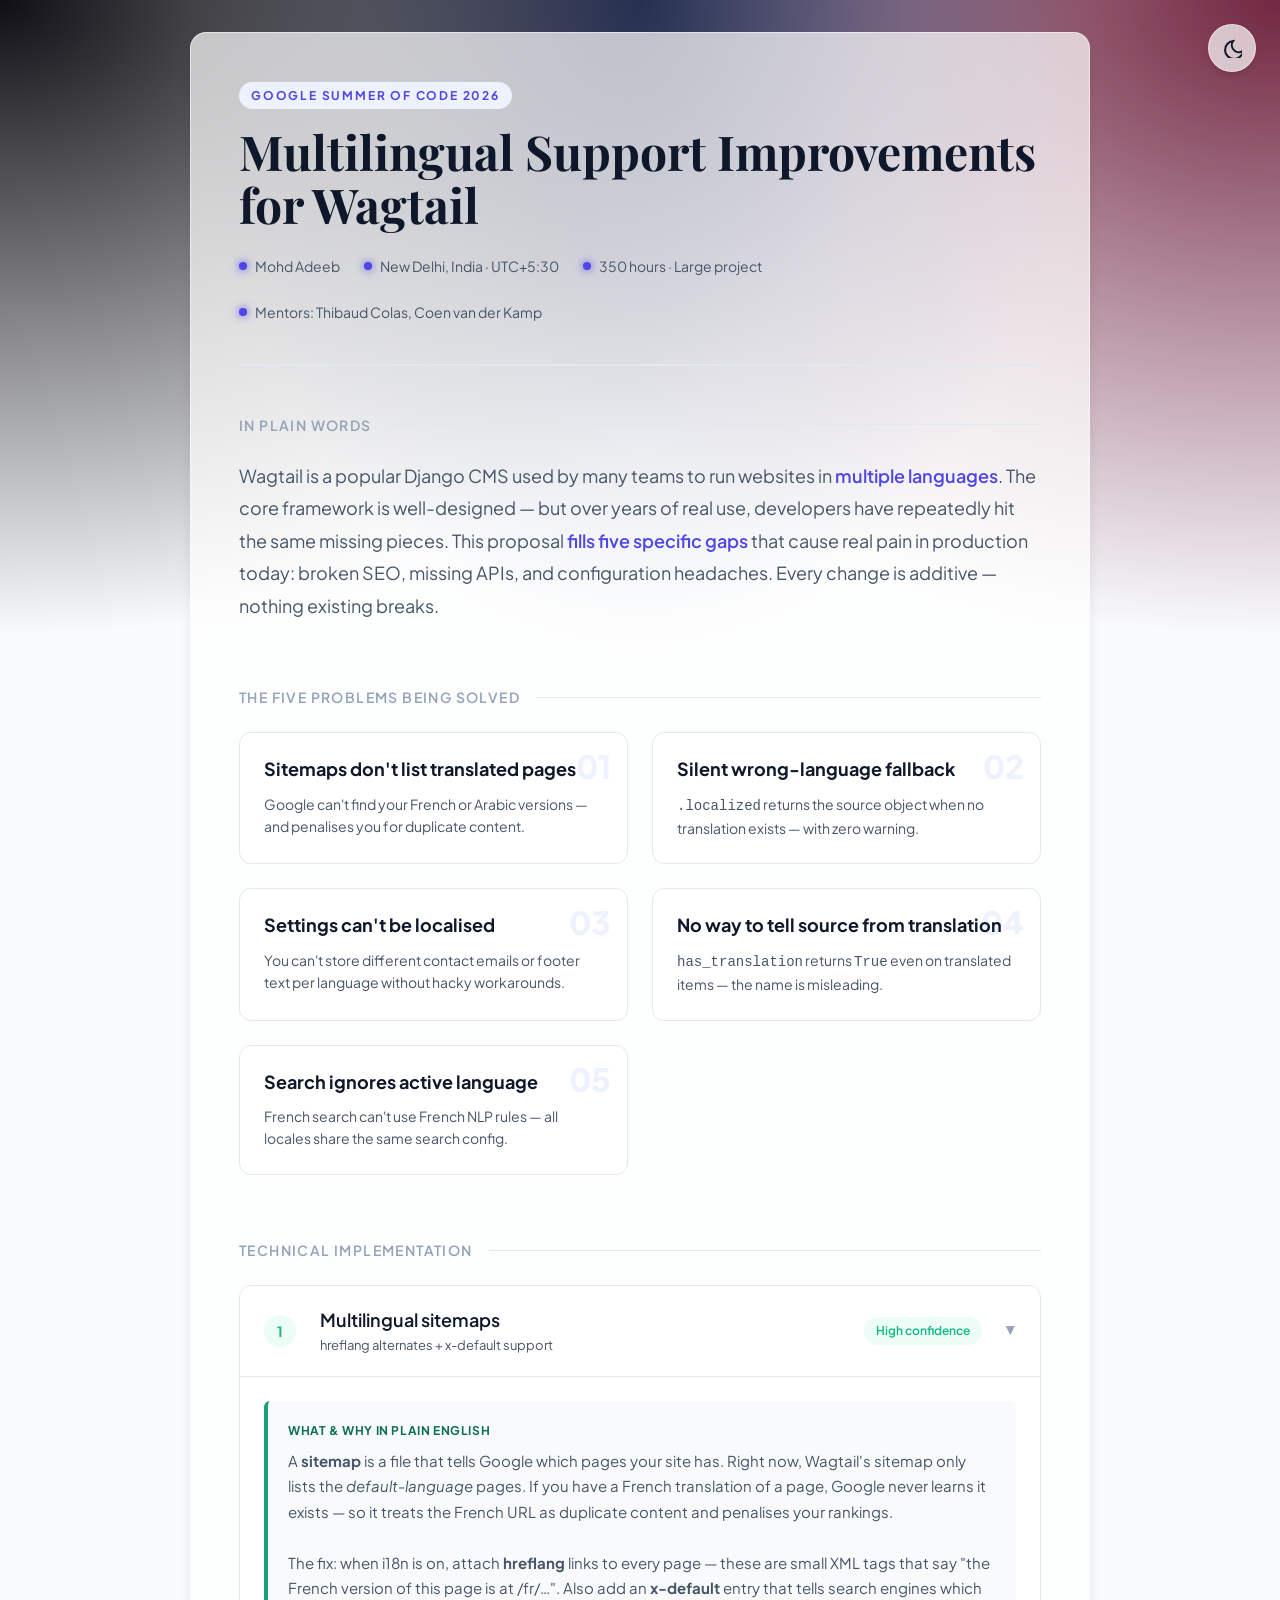
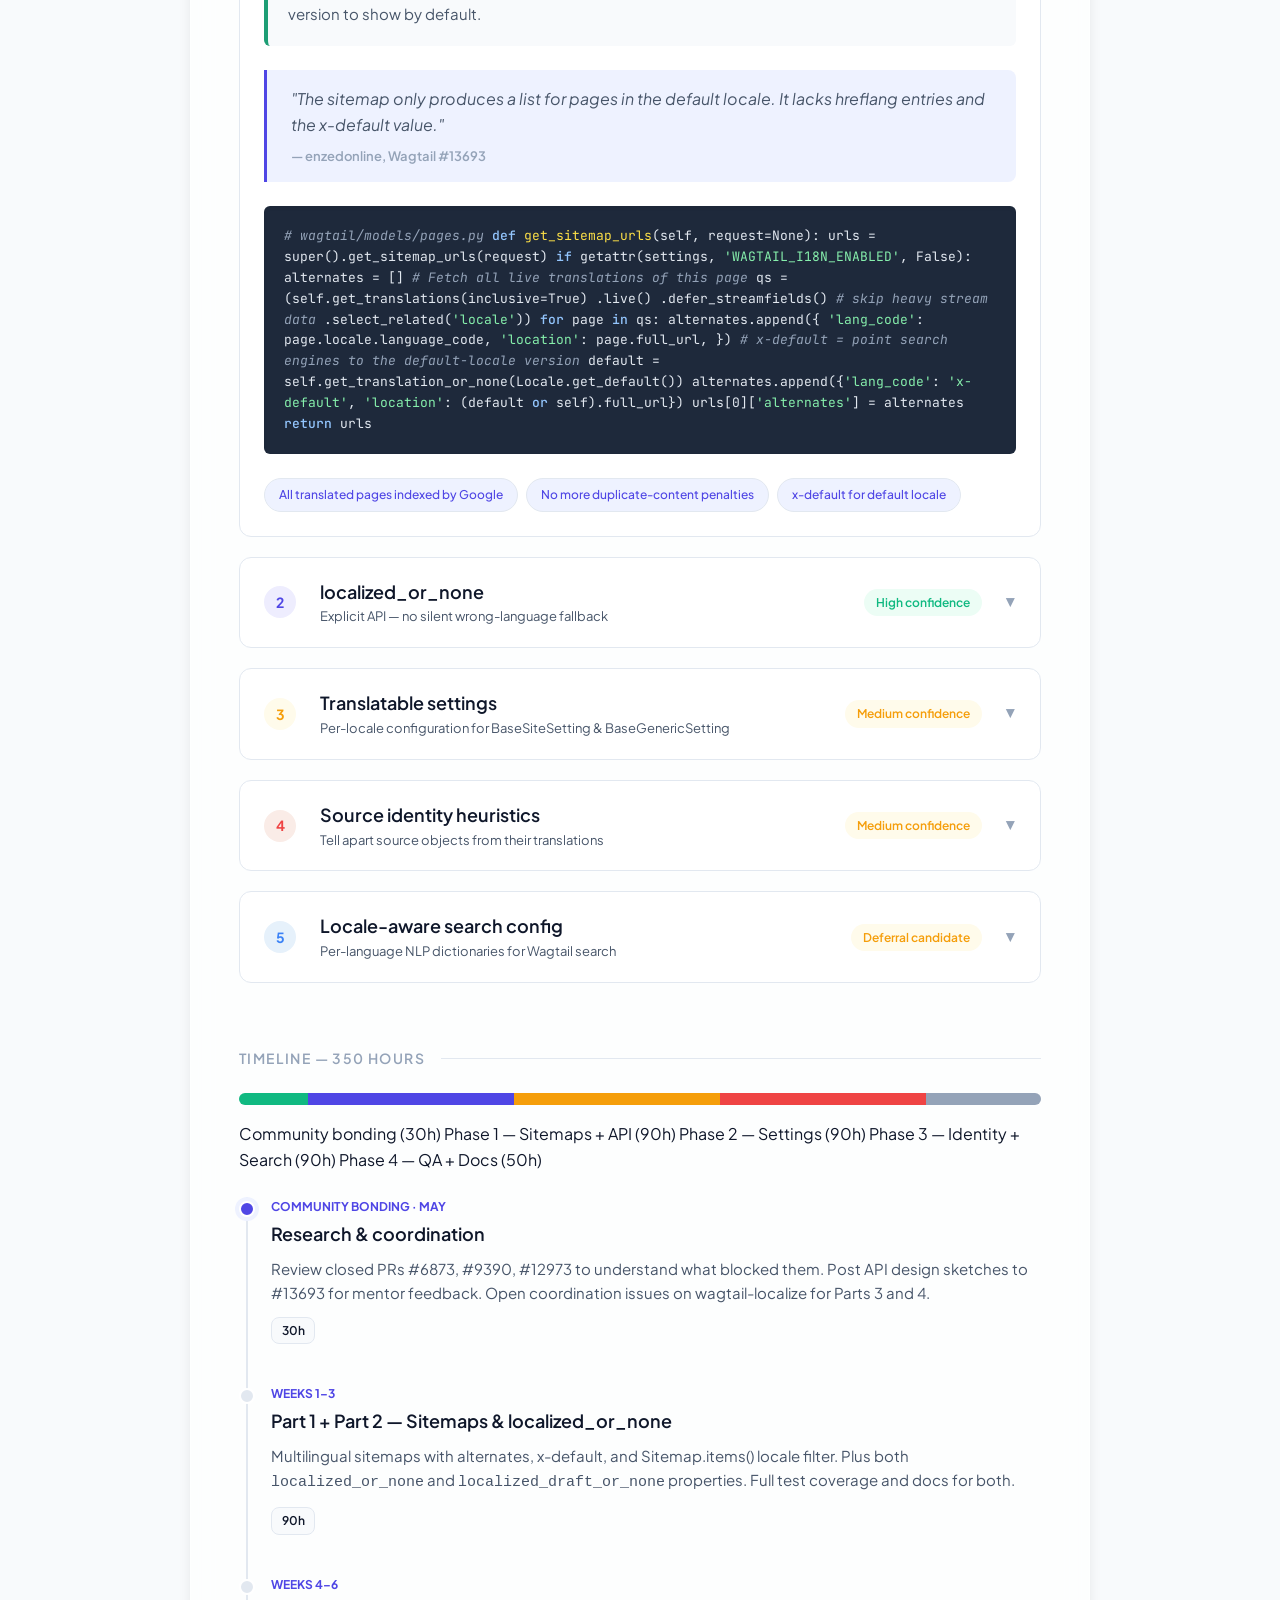
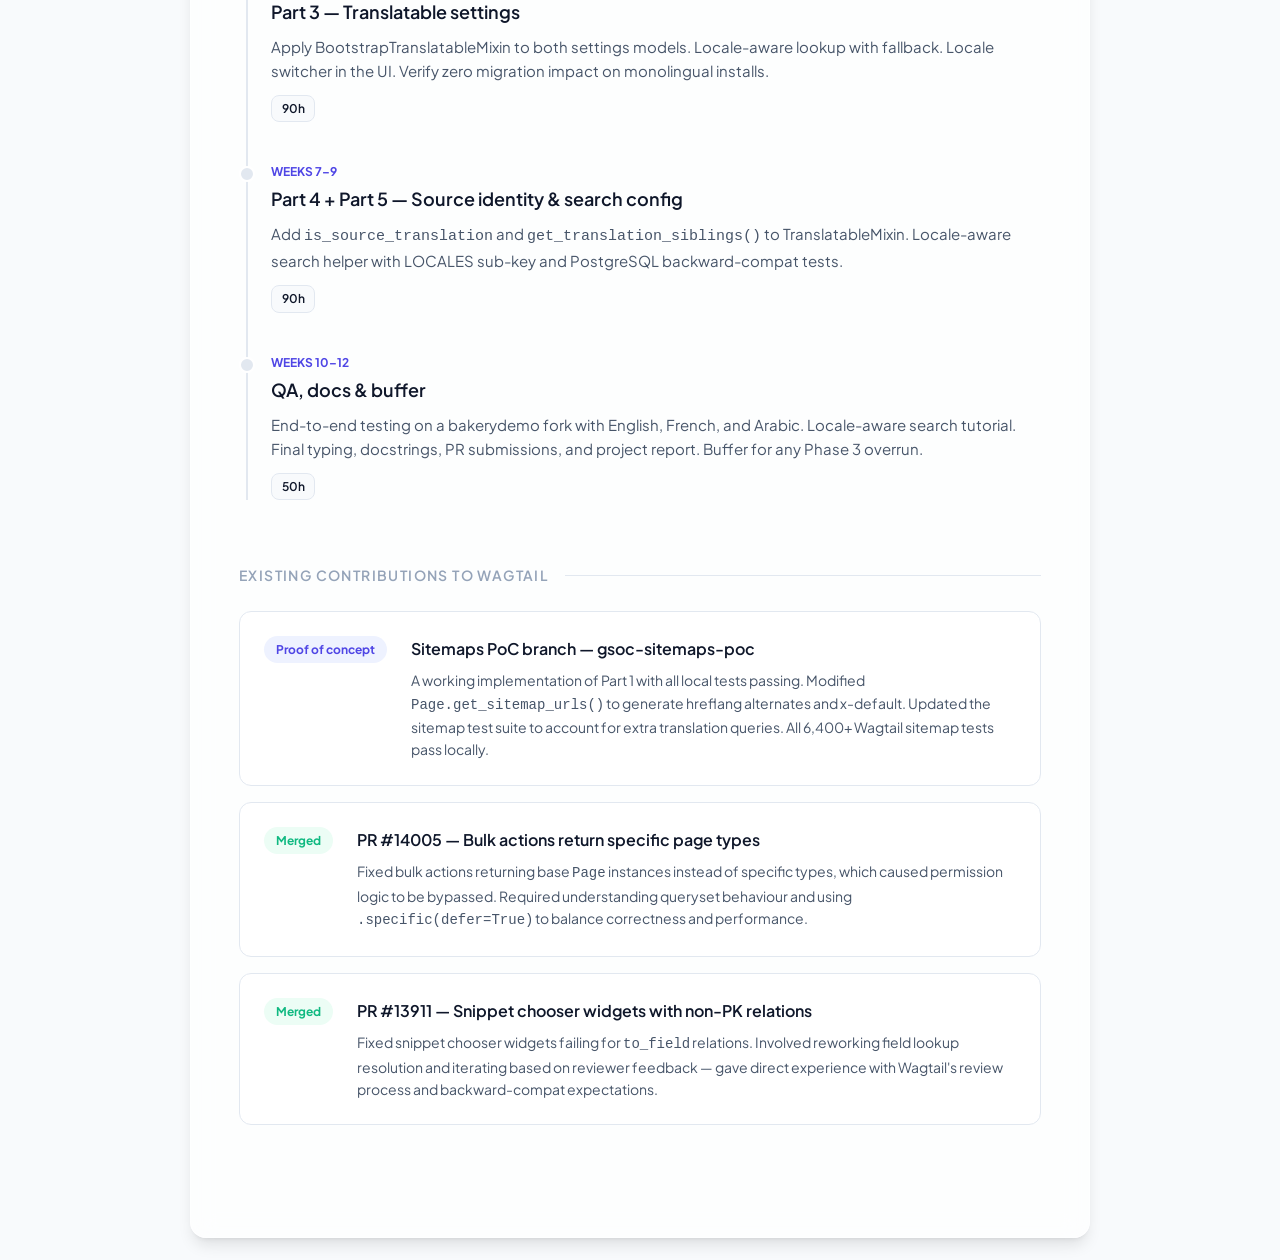
==== commit e9996c64: "Update index.html" ====
--- a/index.html
+++ b/index.html
@@ -12,7 +12,7 @@
   --accent: #f59e0b;
   --accent-light: #fffbeb;
   --bg: #f8fafc;
-  --card-bg: rgba(255, 255, 255, 0.8);
+  --card-bg: white;
   --glass-bg: rgba(255, 255, 255, 0.7);
   --glass-border: rgba(255, 255, 255, 0.5);
   --text-primary: #0f172a;
@@ -25,6 +25,36 @@
   --radius-sm: 0.375rem;
   --radius-md: 0.75rem;
   --radius-lg: 1rem;
+}
+
+body.dark {
+  --primary-light: rgba(79, 70, 229, 0.1);
+  --secondary-light: rgba(16, 185, 129, 0.1);
+  --accent-light: rgba(245, 158, 11, 0.1);
+  --bg: #020617;
+  --card-bg: #1e293b;
+  --glass-bg: rgba(15, 23, 42, 0.85);
+  --glass-border: rgba(255, 255, 255, 0.1);
+  --text-primary: #f8fafc;
+  --text-secondary: #cbd5e1;
+  --text-tertiary: #64748b;
+  --border: #334155;
+}
+
+@media (prefers-color-scheme: dark) {
+  body:not(.light) {
+    --primary-light: rgba(79, 70, 229, 0.1);
+    --secondary-light: rgba(16, 185, 129, 0.1);
+    --accent-light: rgba(245, 158, 11, 0.1);
+    --bg: #020617;
+    --card-bg: #1e293b;
+    --glass-bg: rgba(15, 23, 42, 0.85);
+    --glass-border: rgba(255, 255, 255, 0.1);
+    --text-primary: #f8fafc;
+    --text-secondary: #cbd5e1;
+    --text-tertiary: #64748b;
+    --border: #334155;
+  }
 }
 
 *, *::before, *::after { box-sizing: border-box; margin: 0; padding: 0; }
@@ -491,9 +521,46 @@
   .hero-title { font-size: 2.25rem; }
   .hero-sub { gap: 0.75rem; }
 }
+
+#theme-toggle {
+  position: fixed;
+  top: 1.5rem;
+  right: 1.5rem;
+  width: 3rem;
+  height: 3rem;
+  border-radius: 50%;
+  background: var(--glass-bg);
+  backdrop-filter: blur(8px);
+  border: 1px solid var(--glass-border);
+  color: var(--text-primary);
+  display: flex;
+  align-items: center;
+  justify-content: center;
+  cursor: pointer;
+  z-index: 1000;
+  box-shadow: var(--shadow-md);
+  transition: all 0.3s cubic-bezier(0.4, 0, 0.2, 1);
+}
+
+#theme-toggle:hover {
+  transform: scale(1.1) rotate(12deg);
+  box-shadow: var(--shadow-lg);
+}
+
+.prob-card, .part, .contrib-row {
+  background: var(--card-bg);
+}
+
+body.dark .code-block {
+  background: #0f172a;
+}
 </style>
 </head>
 <body>
+<button id="theme-toggle" aria-label="Toggle theme">
+  <svg class="sun" style="display:none;" width="20" height="20" fill="none" stroke="currentColor" stroke-width="2"><circle cx="10" cy="10" r="5"/><path d="M10 1v2M10 17v2M1 10h2M17 10h2M3.64 3.64l1.41 1.41M14.95 14.95l1.41 1.41M3.64 16.36l1.41-1.41M14.95 5.05l1.41-1.41"/></svg>
+  <svg class="moon" width="20" height="20" fill="none" stroke="currentColor" stroke-width="2"><path d="M21 12.79A9 9 0 1 1 11.21 3 7 7 0 0 0 21 12.79z"/></svg>
+</button>
 <div class="container">
 
 <!-- HERO -->
@@ -934,6 +1001,36 @@
     section.style.transition = 'all 0.6s ease-out';
     observer.observe(section);
   });
+
+  // Theme Toggle Logic
+  const toggle = document.getElementById('theme-toggle');
+  const sun = toggle.querySelector('.sun');
+  const moon = toggle.querySelector('.moon');
+  
+  const updateIcons = (isDark) => {
+    sun.style.display = isDark ? 'block' : 'none';
+    moon.style.display = isDark ? 'none' : 'block';
+  };
+
+  const isDarkMode = () => document.body.classList.contains('dark') || 
+    (!document.body.classList.contains('light') && window.matchMedia('(prefers-color-scheme: dark)').matches);
+
+  updateIcons(isDarkMode());
+
+  toggle.addEventListener('click', () => {
+    if (document.body.classList.contains('dark')) {
+      document.body.classList.remove('dark');
+      document.body.classList.add('light');
+    } else if (document.body.classList.contains('light')) {
+      document.body.classList.remove('light');
+      document.body.classList.add('dark');
+    } else {
+      // Respect fallback to systempref
+      const systemIsDark = window.matchMedia('(prefers-color-scheme: dark)').matches;
+      document.body.classList.add(systemIsDark ? 'light' : 'dark');
+    }
+    updateIcons(isDarkMode());
+  });
 });
 </script>
 </body>
